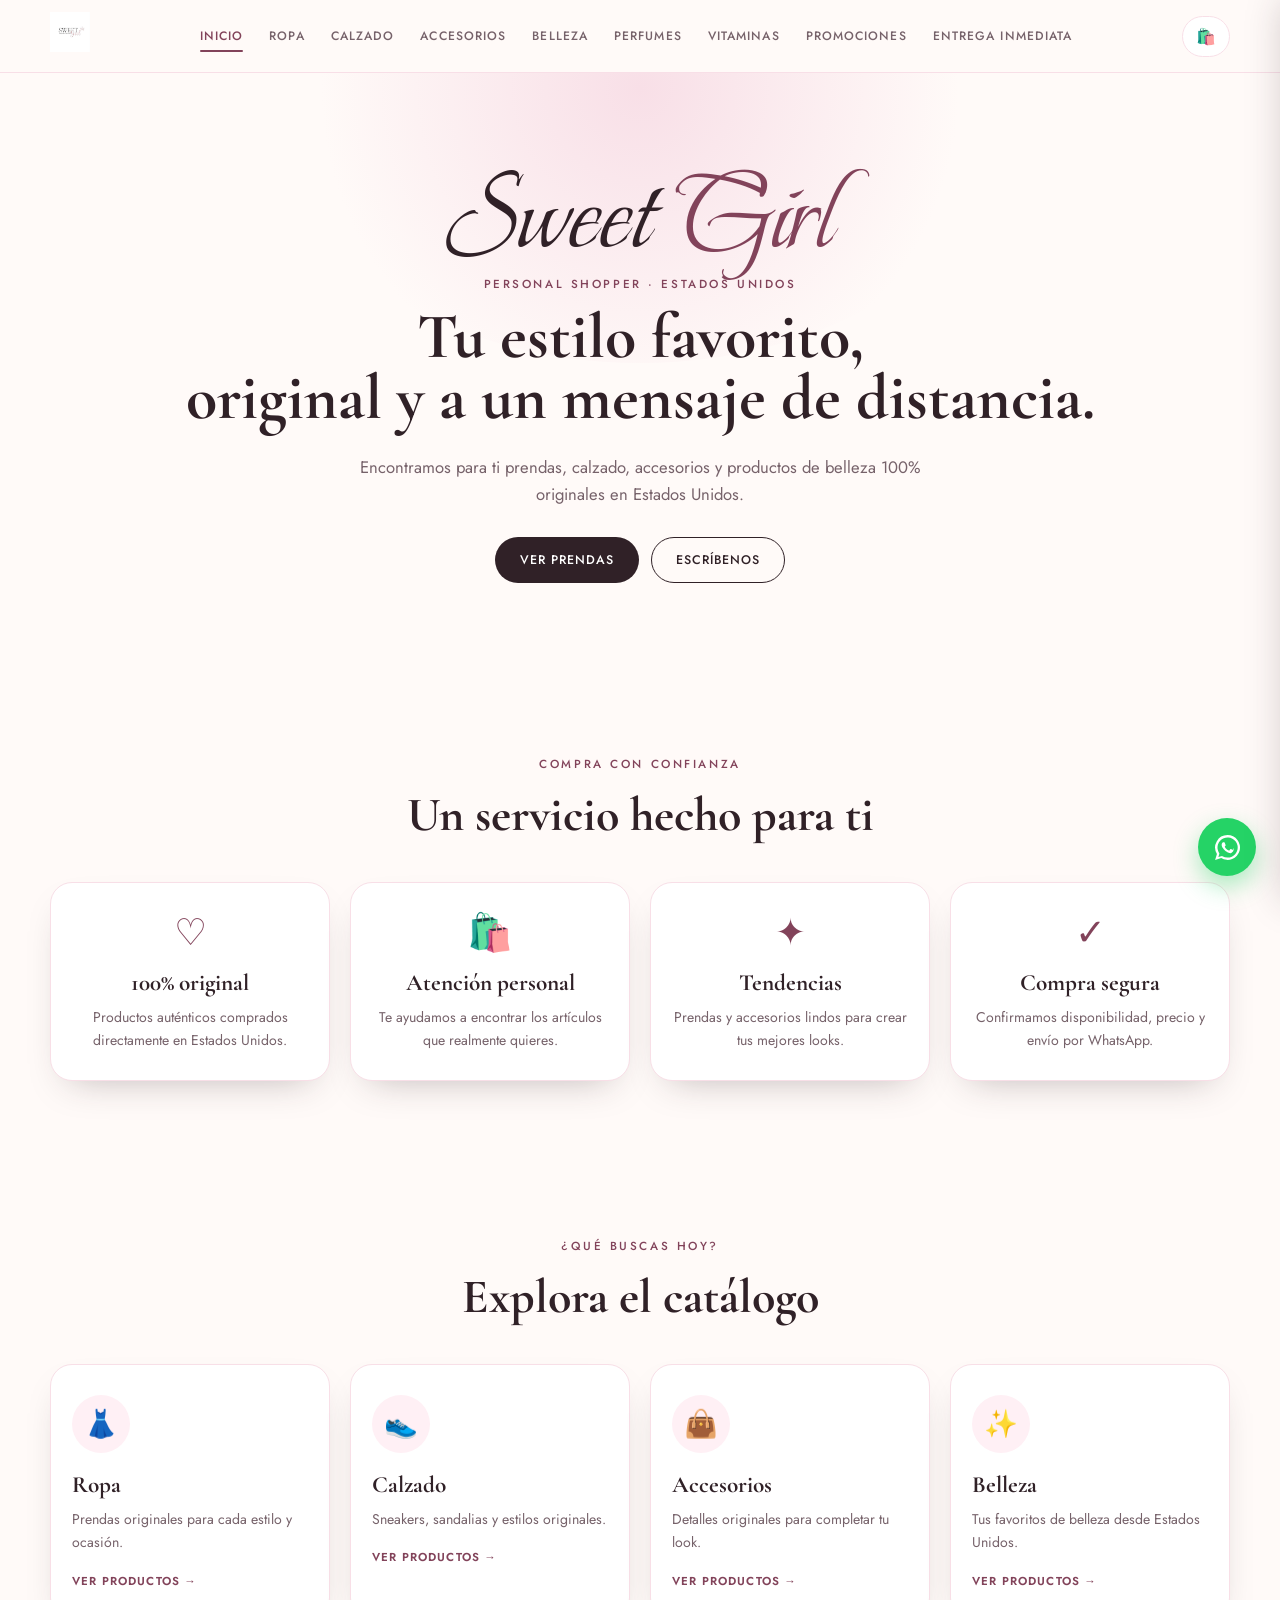
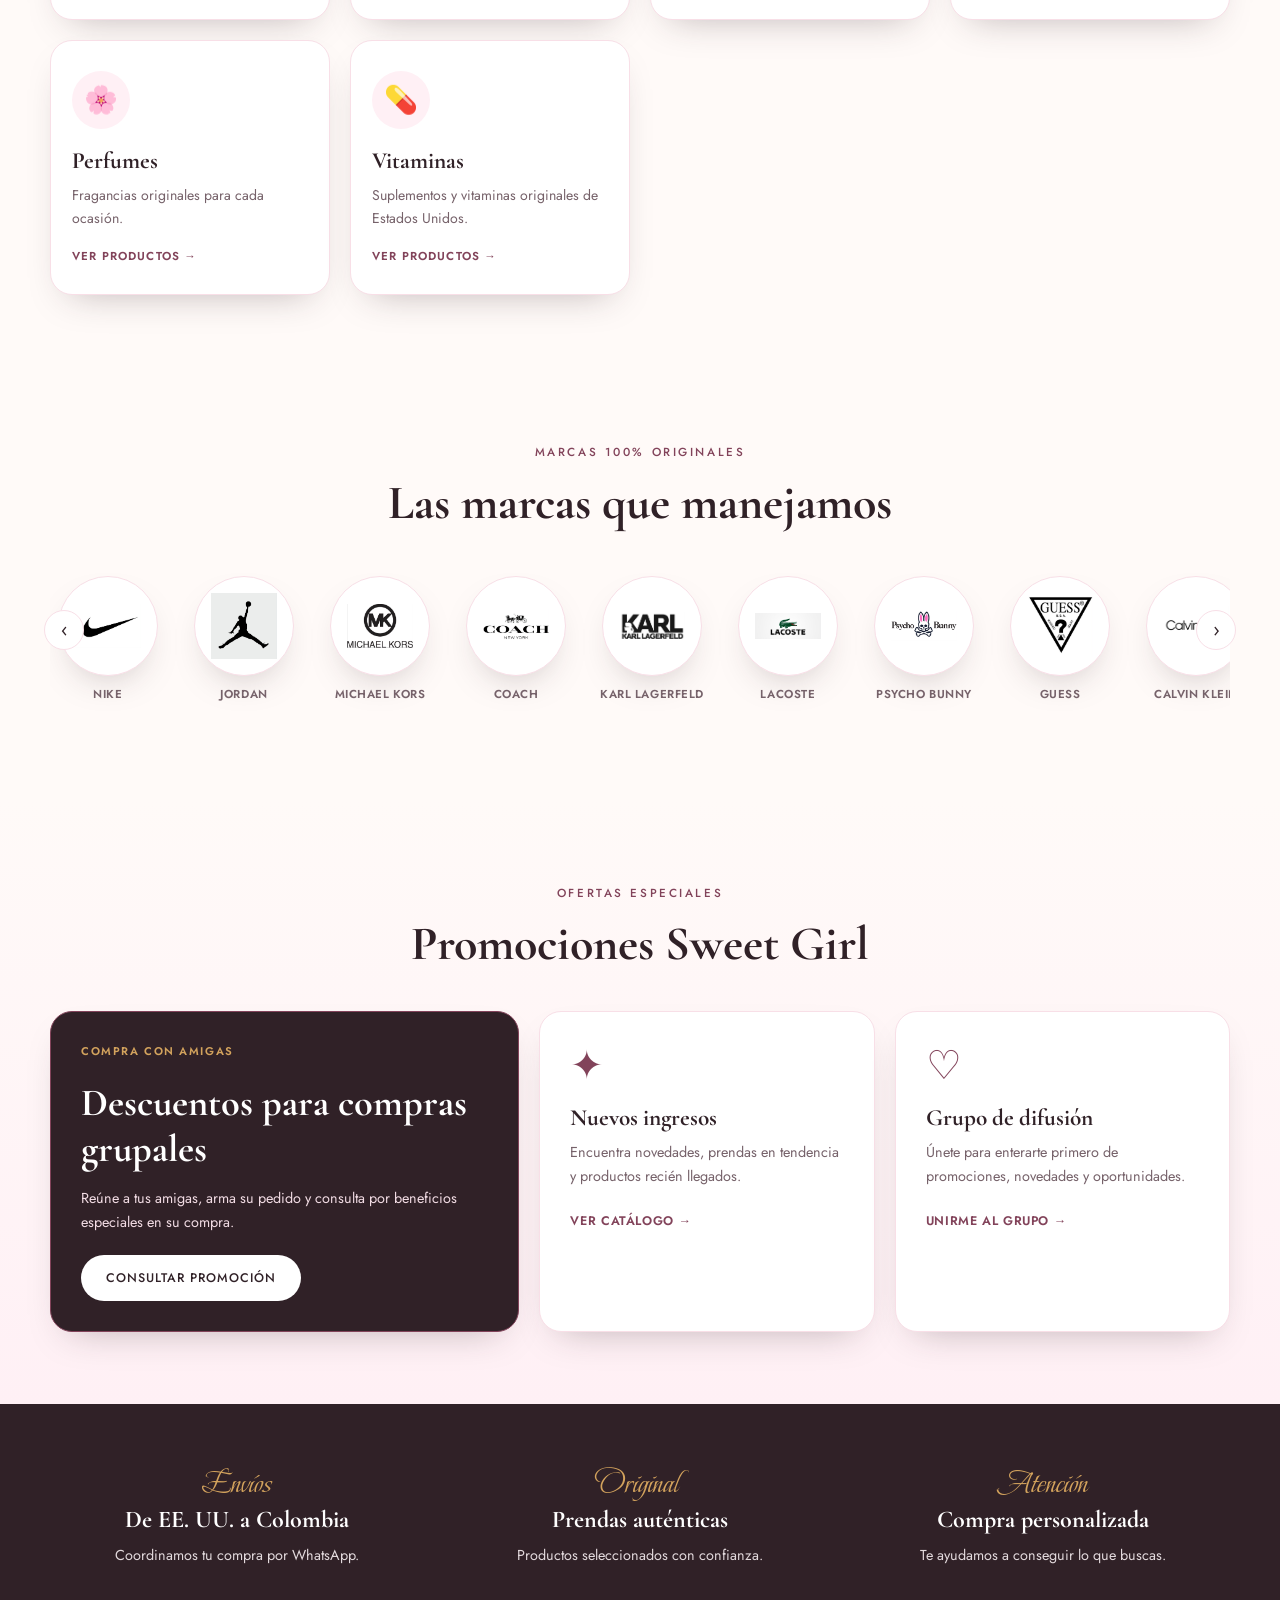
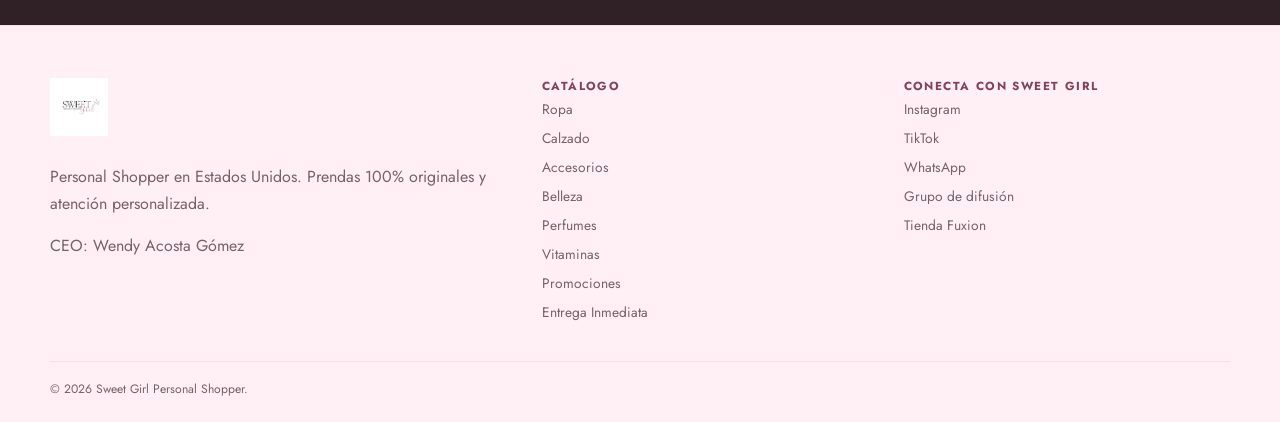
==== index.html @ cb09e189 "cambios" ====
<!doctype html>
<html lang="es">
  <head>
    <meta charset="UTF-8" />
    <meta name="viewport" content="width=device-width, initial-scale=1.0" />
    <title>Sweet Girl | Personal Shopper</title>
    <meta
      name="description"
      content="Prendas 100% originales desde Estados Unidos para Colombia."
    />
    <meta property="og:type" content="website" />
    <meta property="og:title" content="Sweet Girl | Personal Shopper" />
    <meta
      property="og:description"
      content="Prendas 100% originales desde Estados Unidos para Colombia."
    />
    <meta property="og:image" content="multimedia/logo.jpg" />
    <meta name="twitter:card" content="summary_large_image" />
    <meta name="twitter:title" content="Sweet Girl | Personal Shopper" />
    <meta
      name="twitter:description"
      content="Prendas 100% originales desde Estados Unidos para Colombia."
    />
    <link rel="stylesheet" href="styles.css" />
  </head>

  <body>
    <header class="site-header">
      <div class="nav-wrap">
        <a class="brand" href="index.html">
          <img src="multimedia/logo.jpg" alt="Sweet Girl" class="brand-logo" />
        </a>

        <button class="menu-toggle" id="menuToggle" aria-label="Abrir menú">
          <span></span>
        </button>

        <nav class="main-nav">
          <a class="active" href="index.html">Inicio</a>
          <a href="ropa.html">Ropa</a>
          <a href="calzado.html">Calzado</a>
          <a href="accesorios.html">Accesorios</a>
          <a href="belleza.html">Belleza</a>
          <a href="perfumes.html">Perfumes</a>
          <a href="vitaminas.html">Vitaminas</a>
          <a href="promociones.html">Promociones</a>
          <a href="entrega-inmediata.html">Entrega Inmediata</a>
        </nav>

        <button class="icon-btn" data-cart-toggle aria-label="Ver carrito">
          🛍️ <span class="cart-count">0</span>
        </button>
      </div>
    </header>

    <main>
      <section class="hero">
        <div class="container">
          <p class="sweet-mark">Sweet <span>Girl</span></p>
          <p class="tagline">Personal Shopper · Estados Unidos</p>

          <h1>
            Tu estilo favorito,<br />original y a un mensaje de distancia.
          </h1>

          <p class="lead">
            Encontramos para ti prendas, calzado, accesorios y productos de
            belleza 100% originales en Estados Unidos.
          </p>

          <div class="hero-actions">
            <a class="btn btn-primary" href="ropa.html">Ver prendas</a>
            <a
              class="btn btn-outline"
              href="https://api.whatsapp.com/send?phone=16465381517"
              target="_blank"
            >
              Escríbenos
            </a>
          </div>
        </div>
      </section>

      <section class="trust-section">
        <div class="container">
          <div class="section-head">
            <p class="eyebrow">Compra con confianza</p>
            <h2>Un servicio hecho para ti</h2>
          </div>

          <div class="trust-grid">
            <article class="trust-card">
              <span>♡</span>
              <h3>100% original</h3>
              <p>
                Productos auténticos comprados directamente en Estados Unidos.
              </p>
            </article>

            <article class="trust-card">
              <span>🛍️</span>
              <h3>Atención personal</h3>
              <p>
                Te ayudamos a encontrar los artículos que realmente quieres.
              </p>
            </article>

            <article class="trust-card">
              <span>✦</span>
              <h3>Tendencias</h3>
              <p>Prendas y accesorios lindos para crear tus mejores looks.</p>
            </article>

            <article class="trust-card">
              <span>✓</span>
              <h3>Compra segura</h3>
              <p>Confirmamos disponibilidad, precio y envío por WhatsApp.</p>
            </article>
          </div>
        </div>
      </section>

      <section class="categories">
        <div class="container">
          <div class="section-head">
            <p class="eyebrow">¿Qué buscas hoy?</p>
            <h2>Explora el catálogo</h2>
          </div>

          <div class="cat-grid">
            <a class="cat-card" href="ropa.html">
              <div class="cat-icon">👗</div>
              <h3>Ropa</h3>
              <p>Prendas originales para cada estilo y ocasión.</p>
              <span>Ver productos →</span>
            </a>

            <a class="cat-card" href="calzado.html">
              <div class="cat-icon">👟</div>
              <h3>Calzado</h3>
              <p>Sneakers, sandalias y estilos originales.</p>
              <span>Ver productos →</span>
            </a>

            <a class="cat-card" href="accesorios.html">
              <div class="cat-icon">👜</div>
              <h3>Accesorios</h3>
              <p>Detalles originales para completar tu look.</p>
              <span>Ver productos →</span>
            </a>

            <a class="cat-card" href="belleza.html">
              <div class="cat-icon">✨</div>
              <h3>Belleza</h3>
              <p>Tus favoritos de belleza desde Estados Unidos.</p>
              <span>Ver productos →</span>
            </a>

            <a class="cat-card" href="perfumes.html">
              <div class="cat-icon">🌸</div>
              <h3>Perfumes</h3>
              <p>Fragancias originales para cada ocasión.</p>
              <span>Ver productos →</span>
            </a>

            <a class="cat-card" href="vitaminas.html">
              <div class="cat-icon">💊</div>
              <h3>Vitaminas</h3>
              <p>Suplementos y vitaminas originales de Estados Unidos.</p>
              <span>Ver productos →</span>
            </a>
          </div>
        </div>
      </section>

      <section class="brands-section">
        <div class="container">
          <div class="section-head">
            <p class="eyebrow">Marcas 100% originales</p>
            <h2>Las marcas que manejamos</h2>
          </div>

          <div class="brands-carousel">
            <button
              type="button"
              class="brands-arrow prev"
              aria-label="Ver marcas anteriores"
              onclick="document.getElementById('brandsTrack').scrollBy({left:-260,behavior:'smooth'})"
            >
              ‹
            </button>

            <div class="brands-track" id="brandsTrack">
              <a
                class="brand-item"
                href="https://www.nike.com"
                target="_blank"
                rel="noopener noreferrer"
              >
                <div class="brand-avatar">
                  <img src="multimedia/logos_marcas/nike.jpg" alt="Nike" loading="lazy" />
                </div>
                <span class="brand-name">Nike</span>
              </a>

              <a
                class="brand-item"
                href="https://www.nike.com/jordan"
                target="_blank"
                rel="noopener noreferrer"
              >
                <div class="brand-avatar">
                  <img src="multimedia/logos_marcas/jordan.jpg" alt="Jordan" loading="lazy" />
                </div>
                <span class="brand-name">Jordan</span>
              </a>

              <a
                class="brand-item"
                href="https://www.michaelkors.com"
                target="_blank"
                rel="noopener noreferrer"
              >
                <div class="brand-avatar">
                  <img src="multimedia/logos_marcas/michael-kors.jpg" alt="Michael Kors" loading="lazy" />
                </div>
                <span class="brand-name">Michael Kors</span>
              </a>

              <a
                class="brand-item"
                href="https://www.coach.com"
                target="_blank"
                rel="noopener noreferrer"
              >
                <div class="brand-avatar">
                  <img src="multimedia/logos_marcas/coach.jpg" alt="Coach" loading="lazy" />
                </div>
                <span class="brand-name">Coach</span>
              </a>

              <a
                class="brand-item"
                href="https://www.karl.com"
                target="_blank"
                rel="noopener noreferrer"
              >
                <div class="brand-avatar">
                  <img src="multimedia/logos_marcas/karl-lagerfeld.jpg" alt="Karl Lagerfeld" loading="lazy" />
                </div>
                <span class="brand-name">Karl Lagerfeld</span>
              </a>

              <a
                class="brand-item"
                href="https://www.lacoste.com"
                target="_blank"
                rel="noopener noreferrer"
              >
                <div class="brand-avatar">
                  <img src="multimedia/logos_marcas/lacoste.jpg" alt="Lacoste" loading="lazy" />
                </div>
                <span class="brand-name">Lacoste</span>
              </a>

              <a
                class="brand-item"
                href="https://www.psychobunny.com"
                target="_blank"
                rel="noopener noreferrer"
              >
                <div class="brand-avatar">
                  <img src="multimedia/logos_marcas/psycho-bunny.jpg" alt="Psycho Bunny" loading="lazy" />
                </div>
                <span class="brand-name">Psycho Bunny</span>
              </a>

              <a
                class="brand-item"
                href="https://www.guess.com"
                target="_blank"
                rel="noopener noreferrer"
              >
                <div class="brand-avatar">
                  <img src="multimedia/logos_marcas/guess.jpg" alt="Guess" loading="lazy" />
                </div>
                <span class="brand-name">Guess</span>
              </a>

              <a
                class="brand-item"
                href="https://www.calvinklein.us"
                target="_blank"
                rel="noopener noreferrer"
              >
                <div class="brand-avatar">
                  <img src="multimedia/logos_marcas/calvin_klein.jpg" alt="Calvin Klein" loading="lazy" />
                </div>
                <span class="brand-name">Calvin Klein</span>
              </a>

              <a
                class="brand-item"
                href="https://www.armani.com/en-us/armani-exchange/"
                target="_blank"
                rel="noopener noreferrer"
              >
                <div class="brand-avatar">
                  <img src="multimedia/logos_marcas/armani-exchange.jpg" alt="Armani Exchange" loading="lazy" />
                </div>
                <span class="brand-name">Armani Exchange</span>
              </a>

              <a
                class="brand-item"
                href="https://www.hugoboss.com/us/boss/"
                target="_blank"
                rel="noopener noreferrer"
              >
                <div class="brand-avatar">
                  <img src="multimedia/logos_marcas/boss.jpg" alt="Boss" loading="lazy" />
                </div>
                <span class="brand-name">Boss</span>
              </a>

              <a
                class="brand-item"
                href="https://www.hugoboss.com/us/hugo/"
                target="_blank"
                rel="noopener noreferrer"
              >
                <div class="brand-avatar">
                  <img src="multimedia/logos_marcas/hugo.jpg" alt="Hugo" loading="lazy" />
                </div>
                <span class="brand-name">Hugo</span>
              </a>

              <a
                class="brand-item"
                href="https://www.technomarine.com"
                target="_blank"
                rel="noopener noreferrer"
              >
                <div class="brand-avatar">
                  <img src="multimedia/logos_marcas/techno-marine.jpg" alt="TechnoMarine" loading="lazy" />
                </div>
                <span class="brand-name">TechnoMarine</span>
              </a>

              <a
                class="brand-item"
                href="https://www.victoriassecret.com"
                target="_blank"
                rel="noopener noreferrer"
              >
                <div class="brand-avatar">
                  <img src="multimedia/logos_marcas/victoria's-secret.jpg" alt="Victoria's Secret" loading="lazy" />
                </div>
                <span class="brand-name">Victoria's Secret</span>
              </a>

              <a
                class="brand-item"
                href="https://www.victoriassecret.com/us/pink"
                target="_blank"
                rel="noopener noreferrer"
              >
                <div class="brand-avatar">
                  <img src="multimedia/logos_marcas/pink.jpg" alt="Pink" loading="lazy" />
                </div>
                <span class="brand-name">Pink</span>
              </a>

              <a
                class="brand-item"
                href="https://www.sephora.com"
                target="_blank"
                rel="noopener noreferrer"
              >
                <div class="brand-avatar">
                  <img src="multimedia/logos_marcas/sephora.jpg" alt="Sephora" loading="lazy" />
                </div>
                <span class="brand-name">Sephora</span>
              </a>

              <a
                class="brand-item"
                href="https://www.eosproducts.com"
                target="_blank"
                rel="noopener noreferrer"
              >
                <div class="brand-avatar">
                  <img src="multimedia/logos_marcas/eos.jpg" alt="eos" loading="lazy" />
                </div>
                <span class="brand-name">eos</span>
              </a>

              <a
                class="brand-item"
                href="https://medicube.us"
                target="_blank"
                rel="noopener noreferrer"
              >
                <div class="brand-avatar">
                  <img src="multimedia/logos_marcas/medicube.jpg" alt="Medicube" loading="lazy" />
                </div>
                <span class="brand-name">Medicube</span>
              </a>
            </div>

            <button
              type="button"
              class="brands-arrow next"
              aria-label="Ver más marcas"
              onclick="document.getElementById('brandsTrack').scrollBy({left:260,behavior:'smooth'})"
            >
              ›
            </button>
          </div>
        </div>
      </section>

      <section class="promotions">
        <div class="container">
          <div class="section-head">
            <p class="eyebrow">Ofertas especiales</p>
            <h2>Promociones Sweet Girl</h2>
          </div>

          <div class="promo-grid">
            <article class="promo-card promo-main">
              <p class="promo-label">Compra con amigas</p>
              <h3>Descuentos para compras grupales</h3>
              <p>
                Reúne a tus amigas, arma su pedido y consulta por beneficios
                especiales en su compra.
              </p>
              <a
                class="btn btn-primary"
                href="https://api.whatsapp.com/send?phone=16465381517&text=Hola%20Sweet%20Girl%2C%20quiero%20consultar%20por%20las%20promociones%20para%20compras%20grupales."
                target="_blank"
              >
                Consultar promoción
              </a>
            </article>

            <article class="promo-card">
              <span class="promo-icon">✦</span>
              <h3>Nuevos ingresos</h3>
              <p>
                Encuentra novedades, prendas en tendencia y productos recién
                llegados.
              </p>
              <a href="ropa.html">Ver catálogo →</a>
            </article>

            <article class="promo-card">
              <span class="promo-icon">♡</span>
              <h3>Grupo de difusión</h3>
              <p>
                Únete para enterarte primero de promociones, novedades y
                oportunidades.
              </p>
              <a
                href="https://chat.whatsapp.com/DDuREfy2GuFCr1NuCn5FSW?mode=gi_t"
                target="_blank"
              >
                Unirme al grupo →
              </a>
            </article>
          </div>
        </div>
      </section>

      <section class="info-strip">
        <div class="container info-grid">
          <article class="info-item">
            <span>Envíos</span>
            <h3>De EE. UU. a Colombia</h3>
            <p>Coordinamos tu compra por WhatsApp.</p>
          </article>

          <article class="info-item">
            <span>Original</span>
            <h3>Prendas auténticas</h3>
            <p>Productos seleccionados con confianza.</p>
          </article>

          <article class="info-item">
            <span>Atención</span>
            <h3>Compra personalizada</h3>
            <p>Te ayudamos a conseguir lo que buscas.</p>
          </article>
        </div>
      </section>
    </main>

    <footer class="site-footer">
      <div class="container footer-grid">
        <section>
          <img
            src="multimedia/logo.jpg"
            alt="Sweet Girl"
            class="brand-logo footer-brand-logo"
          />
          <p>
            Personal Shopper en Estados Unidos. Prendas 100% originales y
            atención personalizada.
          </p>
          <p>CEO: Wendy Acosta Gómez</p>
        </section>

        <section>
          <h4>Catálogo</h4>
          <a href="ropa.html">Ropa</a>
          <a href="calzado.html">Calzado</a>
          <a href="accesorios.html">Accesorios</a>
          <a href="belleza.html">Belleza</a>
          <a href="perfumes.html">Perfumes</a>
          <a href="vitaminas.html">Vitaminas</a>
          <a href="promociones.html">Promociones</a>
          <a href="entrega-inmediata.html">Entrega Inmediata</a>
        </section>

        <section>
          <h4>Conecta con Sweet Girl</h4>
          <a
            href="https://www.instagram.com/sg_personalshopper1"
            target="_blank"
            >Instagram</a
          >
          <a href="https://www.tiktok.com/@sgb_1112" target="_blank">TikTok</a>
          <a
            href="https://api.whatsapp.com/send?phone=16465381517"
            target="_blank"
            >WhatsApp</a
          >
          <a
            href="https://chat.whatsapp.com/DDuREfy2GuFCr1NuCn5FSW?mode=gi_t"
            target="_blank"
            >Grupo de difusión</a
          >
          <a href="http://ifuxion.com/Wendyacostagomez11" target="_blank"
            >Tienda Fuxion</a
          >
        </section>
      </div>

      <div class="container footer-bottom">
        © 2026 Sweet Girl Personal Shopper.
      </div>
    </footer>

    <script src="products.js"></script>
    <script src="cart.js"></script>
  </body>
</html>
---- styles.css ----
@import url("https://fonts.googleapis.com/css2?family=Beau+Rivage&family=Cormorant+Garamond:wght@500;600&family=Jost:wght@300;400;500;600&display=swap");

:root {
  --cream: #fffaf8;
  --blush: #f8dfe7;
  --blush-soft: #fff0f5;
  --rose: #df98ad;
  --mauve-dark: #82435a;
  --ink: #302127;
  --ink-soft: #76626a;
  --gold: #d3a35d;
  --white: #fff;
  --display: "Cormorant Garamond", serif;
  --script: "Beau Rivage", cursive;
  --body: "Jost", sans-serif;
  --radius: 22px;
  --shadow: 0 16px 38px -20px rgba(48, 33, 39, 0.35);
}

* {
  box-sizing: border-box;
}
html {
  scroll-behavior: smooth;
}
body {
  margin: 0;
  background: var(--cream);
  color: var(--ink);
  font-family: var(--body);
}
a {
  color: inherit;
  text-decoration: none;
}
button,
input,
select {
  font: inherit;
}
button {
  cursor: pointer;
}
p {
  color: var(--ink-soft);
  line-height: 1.65;
}
h1,
h2,
h3,
h4 {
  margin: 0 0 0.4em;
  font-family: var(--display);
}
.container {
  width: min(1180px, calc(100% - 48px));
  margin: auto;
}

.site-header {
  position: sticky;
  top: 0;
  z-index: 40;
  border-bottom: 1px solid var(--blush);
  background: rgba(255, 250, 248, 0.92);
  backdrop-filter: blur(12px);
}

.nav-wrap {
  display: flex;
  align-items: center;
  justify-content: space-between;
  gap: 20px;
  width: min(1180px, calc(100% - 48px));
  min-height: 72px;
  margin: auto;
}

.brand {
  flex-shrink: 0;
  color: var(--ink);
  font-family: var(--script);
  font-size: 2.15rem;
  line-height: 1;
}

.brand-logo {
  height: 40px;
  width: auto;
}
.footer-brand-logo {
  height: 58px;
  margin-bottom: 6px;
}
.cart-empty-logo {
  height: 70px;
  width: auto;
  margin: 0 auto 12px;
}

.brand span,
.sweet-mark span {
  color: var(--mauve-dark);
}

.brand span,
.sweet-mark span {
  color: var(--mauve-dark);
}

.main-nav {
  display: flex;
  align-items: center;
  gap: 26px;
}

.main-nav a {
  position: relative;
  padding: 8px 0;
  color: var(--ink-soft);
  font-size: 0.76rem;
  font-weight: 500;
  letter-spacing: 0.09em;
  text-transform: uppercase;
}

.main-nav a:hover,
.main-nav a.active {
  color: var(--mauve-dark);
}

.main-nav a.active::after {
  position: absolute;
  right: 0;
  bottom: 1px;
  left: 0;
  height: 2px;
  border-radius: 4px;
  background: var(--mauve-dark);
  content: "";
}

.icon-btn {
  position: relative;
  border: 1px solid var(--blush);
  border-radius: 999px;
  background: var(--white);
  padding: 8px 13px;
  color: var(--ink);
}

.cart-count {
  display: none;
  align-items: center;
  justify-content: center;
  position: absolute;
  top: -8px;
  right: -8px;
  width: 20px;
  height: 20px;
  border-radius: 50%;
  background: var(--mauve-dark);
  color: white;
  font-size: 0.68rem;
}

.menu-toggle {
  display: none;
  width: 42px;
  height: 42px;
  border: 0;
  background: transparent;
}

.menu-toggle span,
.menu-toggle span::before,
.menu-toggle span::after {
  display: block;
  position: relative;
  width: 22px;
  height: 2px;
  margin: auto;
  background: var(--ink);
  content: "";
}

.menu-toggle span::before {
  position: absolute;
  top: -7px;
}
.menu-toggle span::after {
  position: absolute;
  top: 7px;
}

.btn {
  display: inline-flex;
  align-items: center;
  justify-content: center;
  min-height: 46px;
  border: 1px solid transparent;
  border-radius: 999px;
  padding: 11px 24px;
  font-size: 0.78rem;
  font-weight: 500;
  letter-spacing: 0.08em;
  text-transform: uppercase;
  transition: 0.2s ease;
}

.btn-primary {
  background: var(--ink);
  color: white;
}
.btn-primary:hover {
  background: var(--mauve-dark);
  transform: translateY(-2px);
}
.btn-outline {
  border-color: var(--ink);
  background: transparent;
  color: var(--ink);
}
.btn-outline:hover {
  background: var(--ink);
  color: white;
}
.btn-wa {
  border: 0;
  background: #25d366;
  color: #083b1b;
}
.btn-block {
  width: 100%;
}

.hero {
  position: relative;
  overflow: hidden;
  padding: 100px 0 88px;
  text-align: center;
}

.hero::before {
  position: absolute;
  top: -260px;
  left: 50%;
  width: 760px;
  height: 550px;
  border-radius: 50%;
  background: radial-gradient(circle, var(--blush), transparent 68%);
  content: "";
  transform: translateX(-50%);
  z-index: -1;
}

.sweet-mark {
  margin: 0 0 12px;
  color: var(--ink);
  font-family: var(--script);
  font-size: clamp(4.2rem, 10vw, 7rem);
  line-height: 0.8;
}

.tagline,
.eyebrow {
  color: var(--mauve-dark);
  font-size: 0.73rem;
  font-weight: 500;
  letter-spacing: 0.22em;
  text-transform: uppercase;
}

.hero h1 {
  font-size: clamp(2.5rem, 5vw, 4rem);
  line-height: 0.96;
}
.lead {
  max-width: 590px;
  margin: 18px auto 28px;
  font-size: 1.04rem;
}
.hero-actions {
  display: flex;
  justify-content: center;
  gap: 12px;
  flex-wrap: wrap;
}

.trust-section,
.categories,
.promotions {
  padding: 72px 0;
}

.section-head {
  max-width: 600px;
  margin: 0 auto 38px;
  text-align: center;
}
.section-head h2 {
  font-size: clamp(2rem, 4vw, 3rem);
}

.trust-grid,
.cat-grid {
  display: grid;
  grid-template-columns: repeat(4, 1fr);
  gap: 20px;
}

.trust-card,
.cat-card,
.promo-card {
  border: 1px solid var(--blush);
  border-radius: var(--radius);
  background: var(--white);
  box-shadow: var(--shadow);
}

.trust-card {
  padding: 28px 20px;
  text-align: center;
}
.trust-card > span {
  display: block;
  margin-bottom: 13px;
  color: var(--mauve-dark);
  font-family: var(--display);
  font-size: 2.3rem;
}
.trust-card h3,
.cat-card h3,
.promo-card h3 {
  font-size: 1.45rem;
}
.trust-card p,
.cat-card p {
  margin: 0;
  font-size: 0.88rem;
}

.cat-card {
  padding: 30px 21px;
  transition:
    transform 0.2s,
    box-shadow 0.2s;
}
.cat-card:hover {
  box-shadow: 0 20px 35px -20px rgba(48, 33, 39, 0.48);
  transform: translateY(-6px);
}

.cat-icon {
  display: grid;
  width: 58px;
  height: 58px;
  place-items: center;
  margin-bottom: 18px;
  border-radius: 50%;
  background: var(--blush-soft);
  font-size: 1.7rem;
}

.cat-card > span {
  display: block;
  margin-top: 18px;
  color: var(--mauve-dark);
  font-size: 0.72rem;
  font-weight: 600;
  letter-spacing: 0.1em;
  text-transform: uppercase;
}

/* Promociones */

.promotions {
  background: linear-gradient(180deg, var(--cream), var(--blush-soft));
}

.promo-grid {
  display: grid;
  grid-template-columns: 1.4fr 1fr 1fr;
  gap: 20px;
}

.promo-card {
  padding: 30px;
}

.promo-card p {
  margin: 0 0 20px;
  font-size: 0.9rem;
}

.promo-card > a:not(.btn) {
  color: var(--mauve-dark);
  font-size: 0.78rem;
  font-weight: 600;
  letter-spacing: 0.05em;
  text-transform: uppercase;
}

.promo-main {
  border-color: var(--mauve-dark);
  background: var(--ink);
}

.promo-main h3 {
  color: white;
  font-size: clamp(1.8rem, 3vw, 2.4rem);
}
.promo-main p {
  color: #f2dce4;
}
.promo-main .btn {
  background: var(--white);
  color: var(--ink);
}
.promo-main .btn:hover {
  background: var(--blush);
}

.promo-label {
  color: var(--gold) !important;
  font-size: 0.7rem !important;
  font-weight: 600;
  letter-spacing: 0.14em;
  text-transform: uppercase;
}

.promo-icon {
  display: block;
  margin-bottom: 14px;
  color: var(--mauve-dark);
  font-family: var(--display);
  font-size: 2.5rem;
}

.info-strip {
  background: var(--ink);
  padding: 58px 0;
}
.info-grid {
  display: grid;
  grid-template-columns: repeat(3, 1fr);
  gap: 28px;
}
.info-item {
  text-align: center;
}
.info-item > span {
  color: var(--gold);
  font-family: var(--script);
  font-size: 2rem;
}
.info-item h3 {
  color: white;
  font-size: 1.5rem;
}
.info-item p {
  margin: 0;
  color: #e3dadd;
  font-size: 0.9rem;
}

.page-hero {
  padding: 72px 0 24px;
  text-align: center;
}
.page-hero h1 {
  font-size: clamp(2.5rem, 5vw, 3.8rem);
}
.page-hero p:not(.eyebrow) {
  max-width: 560px;
  margin: 8px auto 0;
}
.product-section {
  min-height: 420px;
  padding: 28px 0 90px;
}

.search-sort-row {
  display: flex;
  gap: 12px;
  max-width: 650px;
  margin: 0 auto 30px;
}

.search-sort-row input,
.search-sort-row select {
  min-height: 46px;
  border: 1px solid var(--blush);
  border-radius: 999px;
  outline: none;
  background: var(--white);
  color: var(--ink);
}

.search-sort-row input {
  flex: 1;
  padding: 0 18px;
}
.search-sort-row select {
  padding: 0 16px;
}
.search-sort-row input:focus,
.search-sort-row select:focus {
  border-color: var(--mauve-dark);
}
.search-sort-row #refreshBtn {
  flex-shrink: 0;
  min-height: 46px;
  padding: 0 20px;
}
.search-sort-row #refreshBtn:disabled {
  opacity: 0.6;
  cursor: not-allowed;
}

.product-count {
  max-width: 650px;
  margin: -14px auto 20px;
  color: var(--ink-soft);
  font-size: 0.78rem;
  letter-spacing: 0.04em;
  text-align: center;
}

.product-grid {
  display: grid;
  grid-template-columns: repeat(3, 1fr);
  gap: 24px;
}

.product-card {
  overflow: hidden;
  border: 1px solid var(--blush);
  border-radius: var(--radius);
  background: var(--white);
  box-shadow: var(--shadow);
}

.product-media {
  position: relative;
  display: grid;
  aspect-ratio: 1 / 1;
  place-items: center;
  overflow: hidden;
  background: var(--blush-soft);
}

.product-media img {
  width: 100%;
  height: 100%;
  object-fit: cover;
}
.product-media .initial {
  color: var(--mauve-dark);
  font-family: var(--script);
  font-size: 4rem;
}

.stock-badge {
  position: absolute;
  top: 12px;
  right: 12px;
  border-radius: 999px;
  background: var(--ink);
  padding: 5px 10px;
  color: white;
  font-size: 0.62rem;
  letter-spacing: 0.08em;
  text-transform: uppercase;
}

.product-body {
  padding: 19px;
}
.product-body h3 {
  font-size: 1.5rem;
}
.product-body .desc {
  min-height: 46px;
  margin: 0 0 16px;
  font-size: 0.87rem;
}
.product-foot {
  display: flex;
  align-items: center;
  justify-content: space-between;
  gap: 8px;
}
.price {
  font-family: var(--display);
  font-size: 1.5rem;
  font-weight: 600;
}

.add-btn {
  border: 1px solid var(--ink);
  border-radius: 999px;
  background: transparent;
  padding: 9px 13px;
  color: var(--ink);
  font-size: 0.69rem;
  font-weight: 600;
  letter-spacing: 0.07em;
  text-transform: uppercase;
}

.add-btn:hover,
.add-btn.added {
  border-color: var(--mauve-dark);
  background: var(--mauve-dark);
  color: white;
}
.add-btn:disabled {
  opacity: 0.45;
  cursor: not-allowed;
}

.size-select {
  width: 100%;
  margin: 0 0 12px;
  border: 1px solid var(--blush);
  border-radius: 8px;
  background: white;
  padding: 9px;
  color: var(--ink);
}

.empty-message {
  grid-column: 1 / -1;
  padding: 60px 0;
  text-align: center;
}
.empty-message .btn {
  margin-top: 18px;
}

.skeleton-card {
  pointer-events: none;
}
.skeleton-block,
.skeleton-line {
  background: linear-gradient(
    90deg,
    var(--blush-soft) 25%,
    var(--blush) 37%,
    var(--blush-soft) 63%
  );
  background-size: 400% 100%;
  animation: skeleton-pulse 1.4s ease infinite;
}
.skeleton-line {
  height: 14px;
  border-radius: 999px;
}
.skeleton-line-title {
  width: 70%;
  height: 20px;
  margin-bottom: 12px;
}
.skeleton-line-text {
  width: 90%;
}
@keyframes skeleton-pulse {
  0% {
    background-position: 100% 50%;
  }
  100% {
    background-position: 0 50%;
  }
}
@media (prefers-reduced-motion: reduce) {
  .skeleton-block,
  .skeleton-line {
    animation: none;
  }
}

.price-wrap {
  display: flex;
  flex-direction: column;
  line-height: 1.2;
}
.price-original {
  color: var(--ink-soft);
  font-size: 0.85rem;
  text-decoration: line-through;
}

.cart-overlay {
  position: fixed;
  inset: 0;
  z-index: 60;
  background: rgba(48, 33, 39, 0.45);
  opacity: 0;
  pointer-events: none;
  transition: opacity 0.25s;
}

.cart-overlay.open {
  opacity: 1;
  pointer-events: auto;
}

.cart-drawer {
  position: fixed;
  top: 0;
  right: 0;
  z-index: 61;
  display: flex;
  flex-direction: column;
  width: min(410px, 92vw);
  height: 100dvh;
  background: var(--cream);
  box-shadow: -18px 0 36px rgba(48, 33, 39, 0.22);
  transform: translateX(105%);
  transition: transform 0.28s;
}

.cart-drawer.open {
  transform: translateX(0);
}
.cart-head,
.cart-total-row {
  display: flex;
  align-items: center;
  justify-content: space-between;
}
.cart-head {
  padding: 22px;
  border-bottom: 1px solid var(--blush);
}
.cart-head h3 {
  margin: 0;
  font-size: 1.8rem;
}
.cart-close {
  border: 0;
  background: transparent;
  font-size: 1.8rem;
}
.cart-items {
  flex: 1;
  overflow-y: auto;
  padding: 8px 22px;
}
.cart-empty {
  padding: 60px 10px;
  text-align: center;
}
.cart-line {
  display: flex;
  gap: 12px;
  padding: 15px 0;
  border-bottom: 1px solid var(--blush);
}

.line-media {
  display: grid;
  flex: 0 0 58px;
  width: 58px;
  height: 58px;
  place-items: center;
  overflow: hidden;
  border-radius: 12px;
  background: var(--blush-soft);
  color: var(--mauve-dark);
  font-family: var(--script);
  font-size: 1.6rem;
}

.line-media img {
  width: 100%;
  height: 100%;
  object-fit: cover;
}
.line-info {
  flex: 1;
}
.line-info h5 {
  margin: 0;
  font-family: var(--display);
  font-size: 1.1rem;
}
.line-qty {
  display: flex;
  align-items: center;
  gap: 9px;
  margin-top: 7px;
}
.qty-btn {
  width: 24px;
  height: 24px;
  border: 1px solid var(--rose);
  border-radius: 50%;
  background: white;
}
.line-remove {
  margin-top: 6px;
  border: 0;
  background: transparent;
  padding: 0;
  color: var(--ink-soft);
  font-size: 0.72rem;
  text-decoration: underline;
}

.cart-foot {
  padding: 20px 22px 25px;
  border-top: 1px solid var(--blush);
}
.cart-total-row {
  margin-bottom: 14px;
  font-family: var(--display);
  font-size: 1.35rem;
  font-weight: 600;
}
.cart-note {
  margin: 11px 0 0;
  text-align: center;
  font-size: 0.73rem;
}

.cart-clear-btn {
  display: inline-flex;
  width: 100%;
  align-items: center;
  justify-content: center;
  margin-top: 10px;
  border: 0;
  background: transparent;
  padding: 4px;
  color: var(--ink-soft);
  font-size: 0.76rem;
  letter-spacing: 0.04em;
  text-decoration: underline;
  text-underline-offset: 3px;
}
.cart-clear-btn:hover {
  color: var(--mauve-dark);
}

.shipping-note {
  margin: 0 0 14px;
  border-radius: 14px;
  background: var(--blush-soft);
  padding: 10px 14px;
  color: var(--ink-soft);
  font-size: 0.74rem;
  line-height: 1.5;
  text-align: center;
}

/* Precio por línea con precio unitario opcional */
.line-price {
  display: flex;
  flex-direction: column;
  align-items: flex-end;
  gap: 2px;
  font-family: var(--display);
  font-weight: 600;
}
.line-price strong {
  font-size: 1.1rem;
}
.line-unit-price {
  color: var(--ink-soft);
  font-family: var(--body);
  font-size: 0.72rem;
  font-weight: 400;
}

/* Productos relacionados dentro del carrito */
.cart-related {
  padding: 0 22px;
}
.cart-related:empty {
  padding: 0;
}
.cart-related-title {
  margin: 6px 0 12px;
  color: var(--ink-soft);
  font-size: 0.74rem;
  font-weight: 600;
  letter-spacing: 0.06em;
  text-transform: uppercase;
}
.cart-related-grid {
  display: grid;
  grid-template-columns: repeat(3, 1fr);
  gap: 10px;
  margin-bottom: 18px;
}
.cart-related-item {
  display: flex;
  flex-direction: column;
  gap: 6px;
  border: 1px solid var(--blush);
  border-radius: 14px;
  background: var(--white);
  padding: 8px;
  text-align: center;
  transition: border-color 0.2s;
}
.cart-related-item:hover {
  border-color: var(--rose);
}
.cart-related-media {
  display: grid;
  aspect-ratio: 1 / 1;
  place-items: center;
  overflow: hidden;
  border-radius: 10px;
  background: var(--blush-soft);
  color: var(--mauve-dark);
  font-family: var(--script);
  font-size: 1.4rem;
}
.cart-related-media img {
  width: 100%;
  height: 100%;
  object-fit: cover;
}
.cart-related-name {
  overflow: hidden;
  color: var(--ink);
  font-size: 0.7rem;
  text-overflow: ellipsis;
  white-space: nowrap;
}
.cart-related-price {
  color: var(--mauve-dark);
  font-size: 0.72rem;
  font-weight: 600;
}

/* Toast "Producto eliminado · Deshacer" */
.cart-toast {
  position: fixed;
  bottom: 24px;
  left: 50%;
  z-index: 70;
  display: flex;
  align-items: center;
  gap: 14px;
  transform: translate(-50%, 20px);
  opacity: 0;
  pointer-events: none;
  transition:
    transform 0.25s ease,
    opacity 0.25s ease;
  border-radius: 999px;
  background: var(--ink);
  box-shadow: var(--shadow);
  padding: 12px 20px;
  color: white;
  font-size: 0.82rem;
}
.cart-toast.show {
  transform: translate(-50%, 0);
  opacity: 1;
  pointer-events: auto;
}
.cart-toast button {
  border: 0;
  background: transparent;
  padding: 0;
  color: var(--gold);
  font-weight: 600;
  text-decoration: underline;
  text-underline-offset: 3px;
}

/* Modal de confirmación (reemplaza window.confirm) */
.confirm-overlay {
  position: fixed;
  inset: 0;
  z-index: 80;
  display: grid;
  place-items: center;
  background: rgba(48, 33, 39, 0.5);
  padding: 20px;
}
.confirm-box {
  width: min(360px, 100%);
  border-radius: var(--radius);
  background: var(--cream);
  box-shadow: var(--shadow);
  padding: 26px 24px;
  text-align: center;
}
.confirm-box h4 {
  margin: 0 0 10px;
  font-size: 1.35rem;
}
.confirm-box p {
  margin: 0 0 22px;
  font-size: 0.88rem;
}
.confirm-actions {
  display: flex;
  gap: 10px;
}
.confirm-actions .btn {
  flex: 1;
  min-height: 44px;
  padding: 10px 12px;
  font-size: 0.72rem;
}

@media (max-width: 380px) {
  .cart-related-grid {
    grid-template-columns: repeat(2, 1fr);
  }
}

.fab-wa {
  position: fixed;
  right: 24px;
  bottom: 24px;
  z-index: 35;
  display: grid;
  width: 58px;
  height: 58px;
  place-items: center;
  border-radius: 50%;
  background: #25d366;
  box-shadow: 0 10px 24px rgba(37, 211, 102, 0.4);
  font-size: 1.75rem;
}

.fab-wa svg {
  width: 31px;
  height: 31px;
}

.site-footer {
  border-top: 1px solid var(--blush);
  background: var(--blush-soft);
  padding: 52px 0 24px;
}
.footer-grid {
  display: grid;
  grid-template-columns: 1.4fr 1fr 1fr;
  gap: 35px;
}
.footer-brand {
  margin: 0;
  font-size: 2.3rem;
}
.footer-grid h4 {
  color: var(--mauve-dark);
  font-family: var(--body);
  font-size: 0.73rem;
  letter-spacing: 0.12em;
  text-transform: uppercase;
}
.footer-grid a {
  display: block;
  margin: 0 0 9px;
  color: var(--ink-soft);
  font-size: 0.86rem;
}
.footer-grid a:hover {
  color: var(--mauve-dark);
}
.footer-bottom {
  margin-top: 30px;
  border-top: 1px solid var(--blush);
  padding-top: 18px;
  color: var(--ink-soft);
  font-size: 0.76rem;
}

@media (max-width: 900px) {
  .main-nav {
    position: fixed;
    top: 72px;
    right: 0;
    left: 0;
    display: none;
    flex-direction: column;
    align-items: stretch;
    gap: 0;
    border-bottom: 1px solid var(--blush);
    background: var(--cream);
  }

  .main-nav.open {
    display: flex;
  }
  .main-nav a {
    padding: 16px 28px;
    border-bottom: 1px solid var(--blush-soft);
  }
  .main-nav a.active::after {
    display: none;
  }
  .menu-toggle {
    display: block;
    margin-left: auto;
  }
  .trust-grid,
  .cat-grid,
  .product-grid {
    grid-template-columns: repeat(2, 1fr);
  }
  .promo-grid,
  .footer-grid,
  .info-grid {
    grid-template-columns: 1fr;
  }
}

@media (max-width: 560px) {
  .container,
  .nav-wrap {
    width: min(100% - 32px, 1180px);
  }
  .hero {
    padding: 78px 0 62px;
  }
  .trust-grid,
  .cat-grid,
  .product-grid {
    grid-template-columns: 1fr;
  }
  .search-sort-row,
  .product-foot {
    flex-direction: column;
  }
  .search-sort-row select,
  .search-sort-row #refreshBtn {
    min-height: 46px;
  }
}

/* ================================================
   Compartir producto + modal "ver en grande"
   ================================================ */

.sg-clickable-media {
  cursor: pointer;
}

.sg-share-btn {
  position: absolute;
  top: 10px;
  left: 10px;
  z-index: 3;
  display: grid;
  place-items: center;
  width: 34px;
  height: 34px;
  border: none;
  border-radius: 50%;
  background: rgba(255, 255, 255, 0.88);
  color: var(--ink);
  box-shadow: var(--shadow);
  transition:
    transform 0.18s ease,
    background 0.18s ease;
}
.sg-share-btn:hover {
  background: var(--white);
  transform: scale(1.08);
}
.sg-share-btn svg {
  width: 16px;
  height: 16px;
}

.sg-modal-overlay {
  position: fixed;
  inset: 0;
  z-index: 90;
  display: grid;
  place-items: center;
  background: rgba(48, 33, 39, 0.6);
  padding: 20px;
  opacity: 0;
  pointer-events: none;
  transition: opacity 0.22s ease;
}
.sg-modal-overlay.sg-modal-open {
  opacity: 1;
  pointer-events: auto;
}
body.sg-modal-locked {
  overflow: hidden;
}

.sg-modal {
  position: relative;
  width: min(880px, 100%);
  max-height: 88vh;
  overflow-y: auto;
  display: grid;
  grid-template-columns: 1fr;
  border-radius: var(--radius);
  background: var(--white);
  box-shadow: var(--shadow);
  transform: scale(0.96);
  transition: transform 0.22s ease;
}
.sg-modal-overlay.sg-modal-open .sg-modal {
  transform: scale(1);
}

@media (min-width: 720px) {
  .sg-modal {
    grid-template-columns: 1fr 1fr;
    max-height: 82vh;
  }
}

.sg-modal-close {
  position: absolute;
  top: 14px;
  right: 14px;
  z-index: 4;
  display: grid;
  place-items: center;
  width: 36px;
  height: 36px;
  border: none;
  border-radius: 50%;
  background: var(--white);
  box-shadow: var(--shadow);
  font-size: 1.1rem;
  line-height: 1;
  color: var(--ink);
}
.sg-modal-close:hover {
  background: var(--blush-soft);
}

.sg-modal-media {
  position: relative;
  display: grid;
  place-items: center;
  min-height: 280px;
  padding: 30px;
  background: var(--blush-soft);
}
.sg-modal-media img {
  max-width: 100%;
  max-height: 55vh;
  object-fit: contain;
  border-radius: 12px;
}
.sg-modal-media .sg-share-btn {
  top: 14px;
  left: 14px;
}

.sg-modal-body {
  padding: 30px 28px;
  display: flex;
  flex-direction: column;
  gap: 4px;
}
.sg-modal-body h3 {
  font-size: 1.7rem;
}
.sg-modal-body .desc {
  min-height: 0;
}
.sg-modal-body .product-foot {
  margin-top: 12px;
}

.sg-toast {
  position: fixed;
  left: 50%;
  bottom: 24px;
  z-index: 95;
  transform: translate(-50%, 16px);
  border-radius: 999px;
  background: var(--ink);
  box-shadow: var(--shadow);
  padding: 12px 20px;
  color: white;
  font-size: 0.82rem;
  opacity: 0;
  pointer-events: none;
  transition:
    transform 0.22s ease,
    opacity 0.22s ease;
}
.sg-toast.sg-toast-show {
  transform: translate(-50%, 0);
  opacity: 1;
}

@media (max-width: 560px) {
  .sg-modal-media {
    padding: 20px;
    min-height: 220px;
  }
  .sg-modal-body {
    padding: 22px 20px;
  }
}

/* ================================================
   Marcas 100% originales (carrusel horizontal)
   ================================================ */

.brands-section {
  padding: 64px 0 72px;
}

.brands-carousel {
  position: relative;
}

.brands-track {
  display: flex;
  gap: 28px;
  overflow-x: auto;
  scroll-behavior: smooth;
  padding: 6px 4px 10px;
  scrollbar-width: none;
}
.brands-track::-webkit-scrollbar {
  display: none;
}

.brand-item {
  display: block;
  flex: 0 0 auto;
  width: 108px;
  text-align: center;
  color: inherit;
  text-decoration: none;
  transition: transform 0.15s ease;
}
.brand-item:hover {
  transform: translateY(-3px);
}
.brand-item:hover .brand-avatar {
  border-color: var(--mauve-dark);
}
.brand-item:hover .brand-name {
  color: var(--mauve-dark);
}

.brand-avatar {
  display: grid;
  place-items: center;
  width: 100px;
  height: 100px;
  margin: 0 auto 10px;
  overflow: hidden;
  border: 1px solid var(--blush);
  border-radius: 50%;
  background: var(--white);
  box-shadow: var(--shadow);
}

.brand-avatar img {
  width: 68%;
  height: 68%;
  object-fit: contain;
}

.brand-name {
  display: block;
  color: var(--ink-soft);
  font-size: 0.72rem;
  font-weight: 600;
  letter-spacing: 0.05em;
  text-transform: uppercase;
}

.brands-arrow {
  position: absolute;
  top: 40px;
  z-index: 2;
  display: grid;
  place-items: center;
  width: 40px;
  height: 40px;
  border: 1px solid var(--blush);
  border-radius: 50%;
  background: var(--white);
  box-shadow: var(--shadow);
  color: var(--ink);
  font-size: 1.2rem;
  line-height: 1;
}
.brands-arrow:hover {
  background: var(--blush-soft);
}
.brands-arrow.prev {
  left: -6px;
}
.brands-arrow.next {
  right: -6px;
}

@media (max-width: 720px) {
  .brands-arrow {
    display: none;
  }
  .brands-track {
    padding: 6px 4px 10px;
  }
}
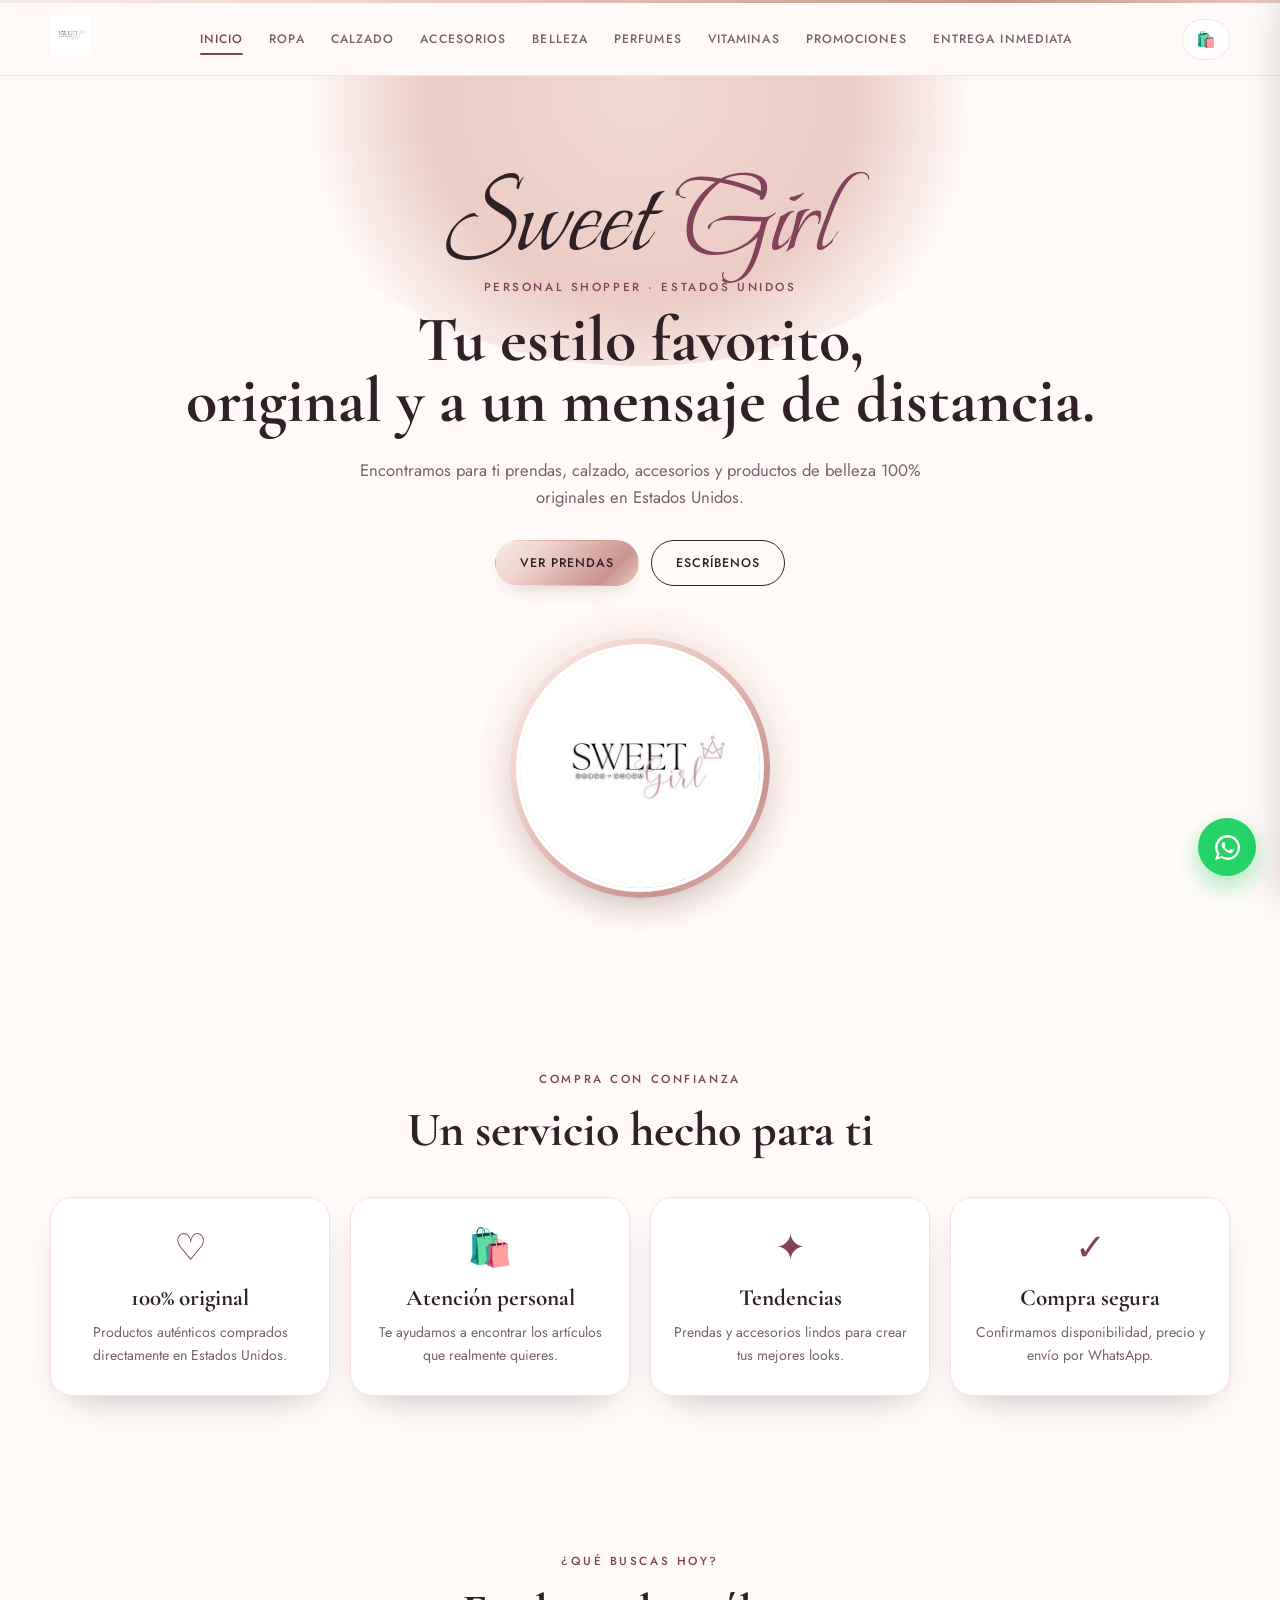
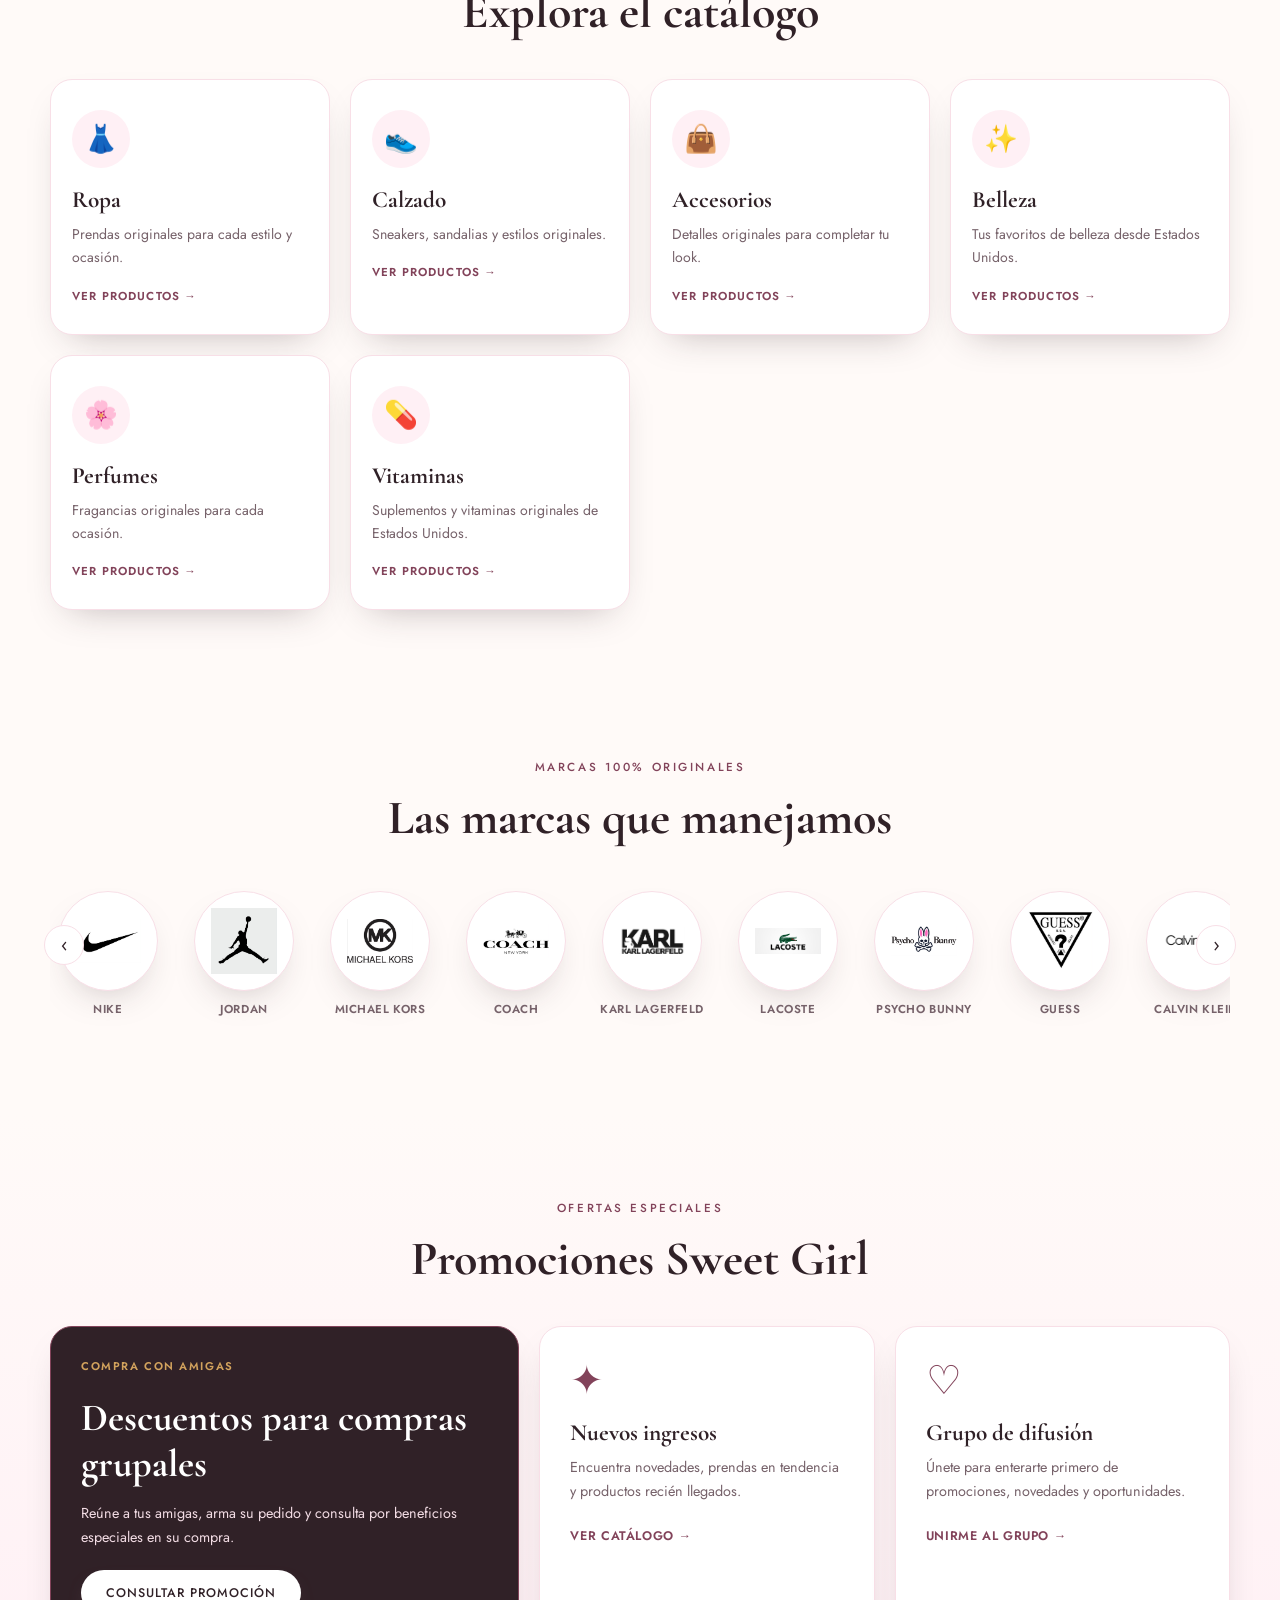
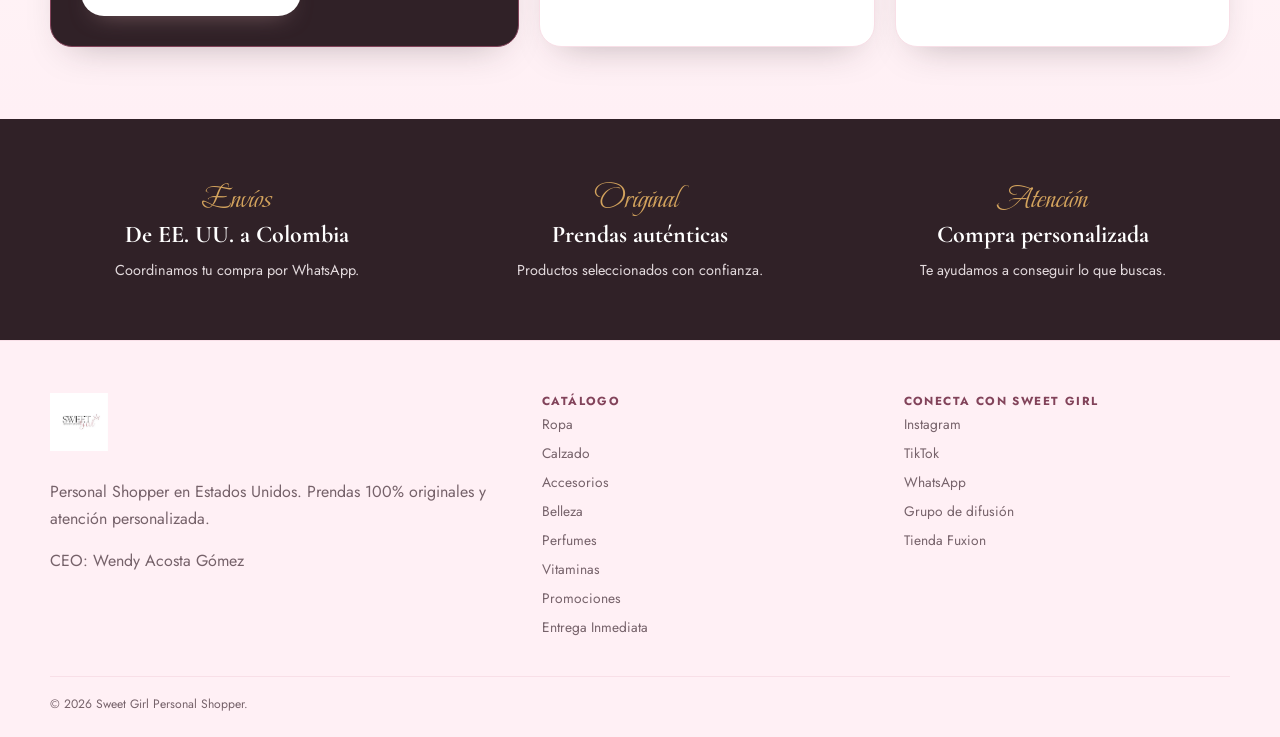
==== commit 953885de: "cambios" ====
--- a/index.html
+++ b/index.html
@@ -26,6 +26,7 @@
 
   <body>
     <header class="site-header">
+      <div class="header-accent"></div>
       <div class="nav-wrap">
         <a class="brand" href="index.html">
           <img src="multimedia/logo.jpg" alt="Sweet Girl" class="brand-logo" />
@@ -77,6 +78,13 @@
             >
               Escríbenos
             </a>
+          </div>
+
+          <div class="hero-badge">
+            <div class="hero-badge-glow"></div>
+            <div class="hero-badge-ring">
+              <img src="multimedia/logo.jpg" alt="Sweet Girl" />
+            </div>
           </div>
         </div>
       </section>
--- a/styles.css
+++ b/styles.css
@@ -10,6 +10,20 @@
   --ink-soft: #76626a;
   --gold: #d3a35d;
   --white: #fff;
+  --rose-gold: linear-gradient(
+    135deg,
+    #f8ece8 0%,
+    #f0d4cd 28%,
+    #ddb0ab 55%,
+    #c99490 78%,
+    #e8cac2 100%
+  );
+  --rose-gold-soft: radial-gradient(
+    circle,
+    rgba(243, 217, 211, 0.9) 0%,
+    rgba(236, 203, 196, 0.5) 45%,
+    rgba(236, 203, 196, 0) 72%
+  );
   --display: "Cormorant Garamond", serif;
   --script: "Beau Rivage", cursive;
   --body: "Jost", sans-serif;
@@ -64,6 +78,11 @@
   border-bottom: 1px solid var(--blush);
   background: rgba(255, 250, 248, 0.92);
   backdrop-filter: blur(12px);
+}
+
+.header-accent {
+  height: 3px;
+  background: var(--rose-gold);
 }
 
 .nav-wrap {
@@ -209,11 +228,13 @@
 }
 
 .btn-primary {
-  background: var(--ink);
-  color: white;
+  background: var(--rose-gold);
+  color: var(--ink);
+  box-shadow: 0 10px 24px -14px rgba(185, 146, 148, 0.7);
 }
 .btn-primary:hover {
   background: var(--mauve-dark);
+  color: white;
   transform: translateY(-2px);
 }
 .btn-outline {
@@ -248,10 +269,48 @@
   width: 760px;
   height: 550px;
   border-radius: 50%;
-  background: radial-gradient(circle, var(--blush), transparent 68%);
+  background: radial-gradient(circle, #f3d9d3, #eccbc4 45%, transparent 72%);
   content: "";
   transform: translateX(-50%);
   z-index: -1;
+}
+
+.hero-badge {
+  position: relative;
+  width: min(260px, 62vw);
+  margin: 52px auto 0;
+  display: grid;
+  place-items: center;
+}
+
+.hero-badge-glow {
+  position: absolute;
+  inset: -34px;
+  border-radius: 50%;
+  background: var(--rose-gold-soft);
+  filter: blur(4px);
+  z-index: 0;
+}
+
+.hero-badge-ring {
+  position: relative;
+  z-index: 1;
+  width: 100%;
+  aspect-ratio: 1;
+  border-radius: 50%;
+  padding: 6px;
+  background: var(--rose-gold);
+  box-shadow: var(--shadow);
+}
+
+.hero-badge-ring img {
+  display: block;
+  width: 100%;
+  height: 100%;
+  border: 4px solid var(--white);
+  border-radius: 50%;
+  background: var(--white);
+  object-fit: cover;
 }
 
 .sweet-mark {
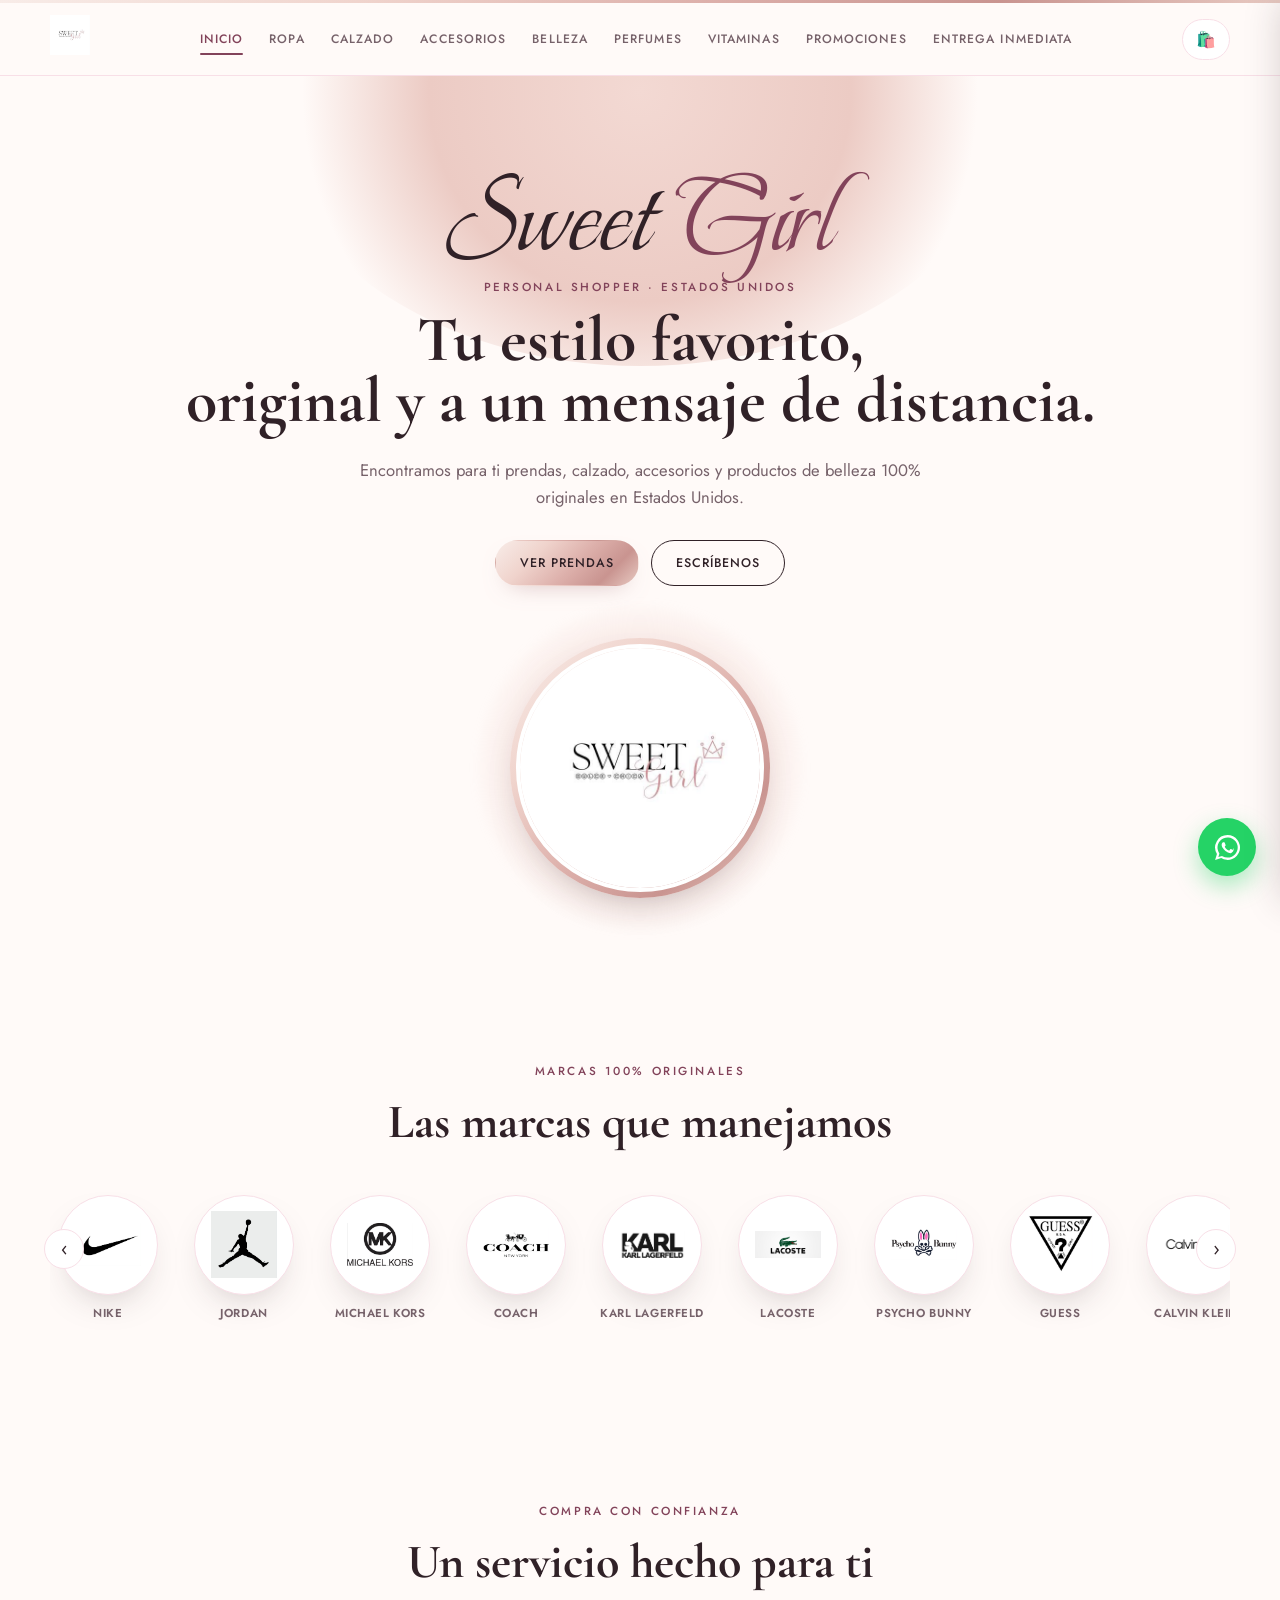
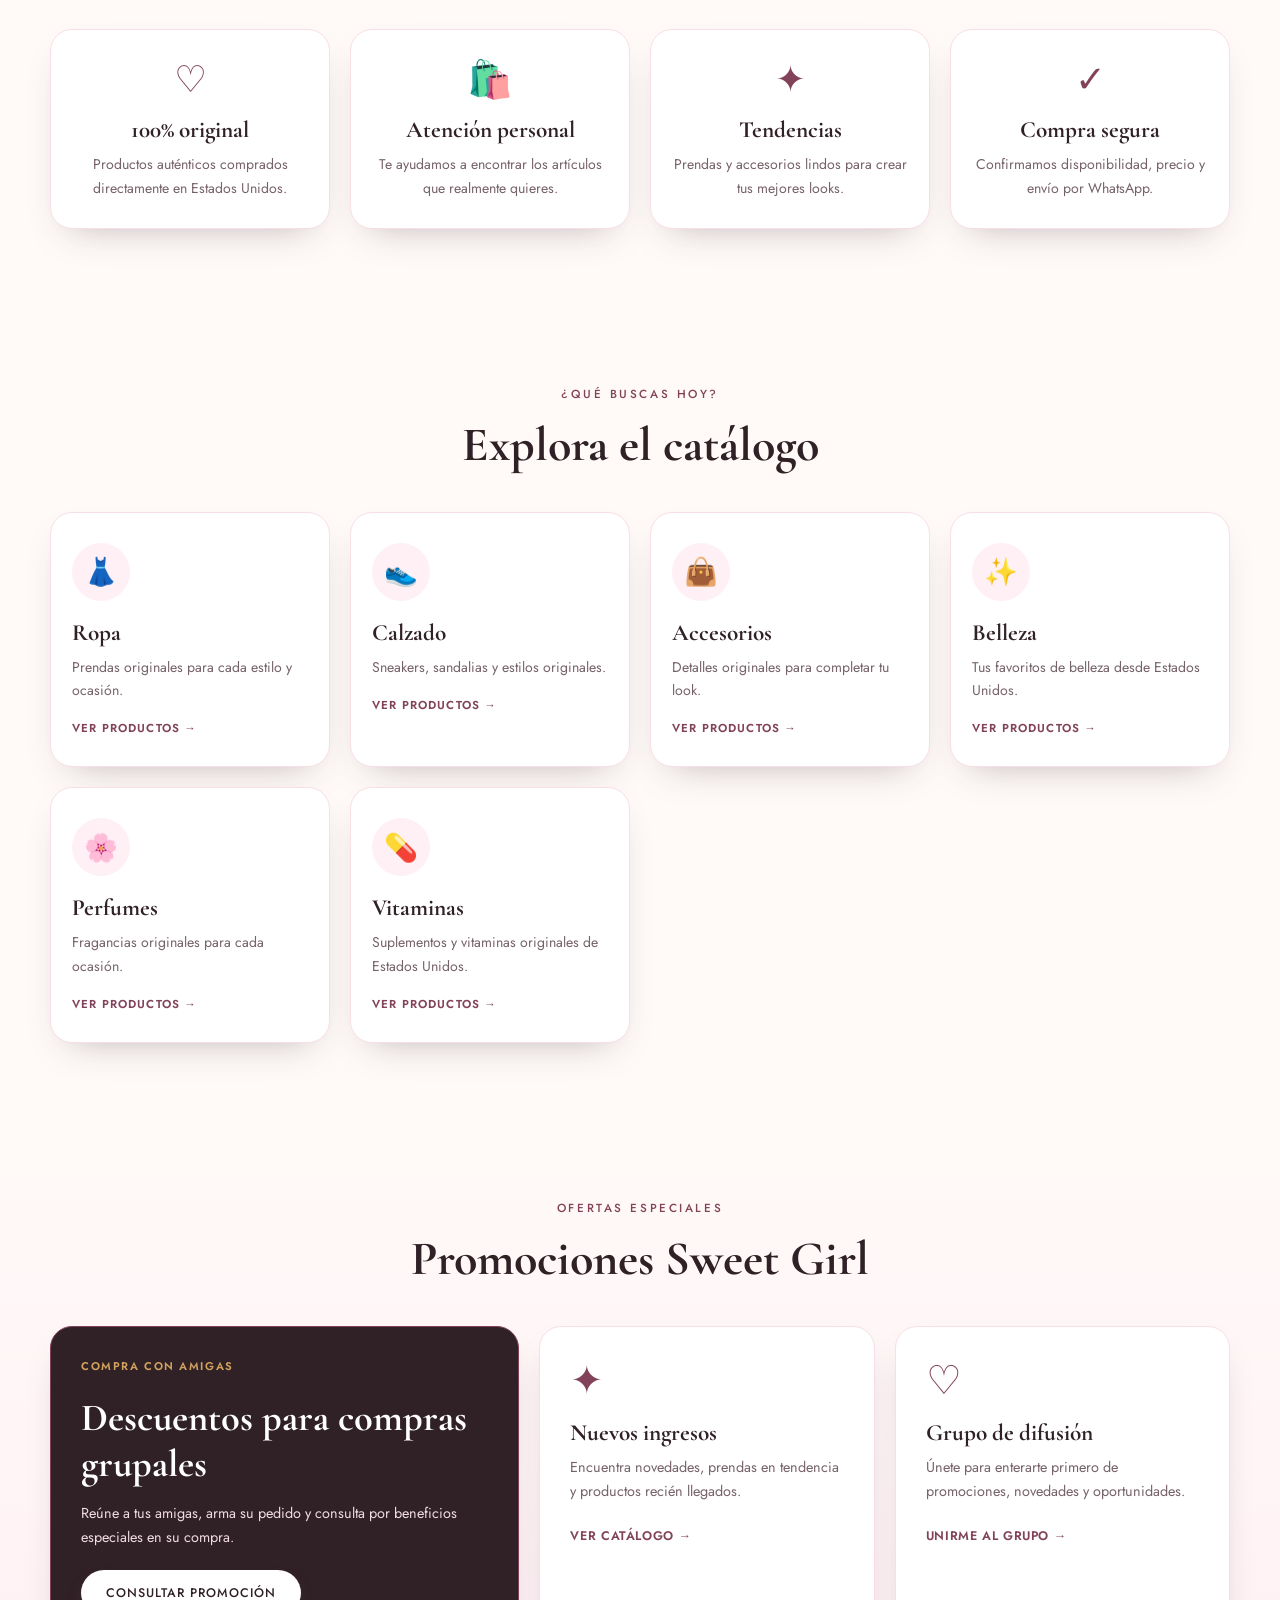
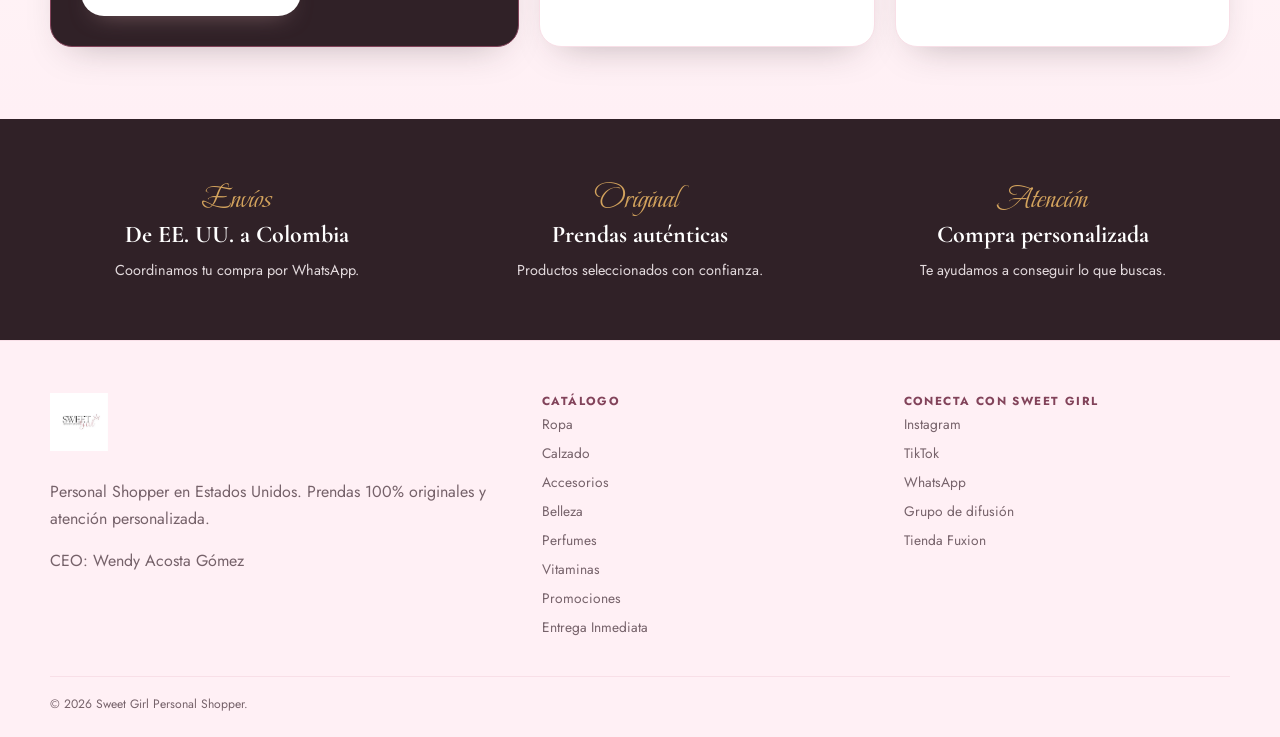
==== commit bf095640: "cambios" ====
--- a/index.html
+++ b/index.html
@@ -89,98 +89,6 @@
         </div>
       </section>
 
-      <section class="trust-section">
-        <div class="container">
-          <div class="section-head">
-            <p class="eyebrow">Compra con confianza</p>
-            <h2>Un servicio hecho para ti</h2>
-          </div>
-
-          <div class="trust-grid">
-            <article class="trust-card">
-              <span>♡</span>
-              <h3>100% original</h3>
-              <p>
-                Productos auténticos comprados directamente en Estados Unidos.
-              </p>
-            </article>
-
-            <article class="trust-card">
-              <span>🛍️</span>
-              <h3>Atención personal</h3>
-              <p>
-                Te ayudamos a encontrar los artículos que realmente quieres.
-              </p>
-            </article>
-
-            <article class="trust-card">
-              <span>✦</span>
-              <h3>Tendencias</h3>
-              <p>Prendas y accesorios lindos para crear tus mejores looks.</p>
-            </article>
-
-            <article class="trust-card">
-              <span>✓</span>
-              <h3>Compra segura</h3>
-              <p>Confirmamos disponibilidad, precio y envío por WhatsApp.</p>
-            </article>
-          </div>
-        </div>
-      </section>
-
-      <section class="categories">
-        <div class="container">
-          <div class="section-head">
-            <p class="eyebrow">¿Qué buscas hoy?</p>
-            <h2>Explora el catálogo</h2>
-          </div>
-
-          <div class="cat-grid">
-            <a class="cat-card" href="ropa.html">
-              <div class="cat-icon">👗</div>
-              <h3>Ropa</h3>
-              <p>Prendas originales para cada estilo y ocasión.</p>
-              <span>Ver productos →</span>
-            </a>
-
-            <a class="cat-card" href="calzado.html">
-              <div class="cat-icon">👟</div>
-              <h3>Calzado</h3>
-              <p>Sneakers, sandalias y estilos originales.</p>
-              <span>Ver productos →</span>
-            </a>
-
-            <a class="cat-card" href="accesorios.html">
-              <div class="cat-icon">👜</div>
-              <h3>Accesorios</h3>
-              <p>Detalles originales para completar tu look.</p>
-              <span>Ver productos →</span>
-            </a>
-
-            <a class="cat-card" href="belleza.html">
-              <div class="cat-icon">✨</div>
-              <h3>Belleza</h3>
-              <p>Tus favoritos de belleza desde Estados Unidos.</p>
-              <span>Ver productos →</span>
-            </a>
-
-            <a class="cat-card" href="perfumes.html">
-              <div class="cat-icon">🌸</div>
-              <h3>Perfumes</h3>
-              <p>Fragancias originales para cada ocasión.</p>
-              <span>Ver productos →</span>
-            </a>
-
-            <a class="cat-card" href="vitaminas.html">
-              <div class="cat-icon">💊</div>
-              <h3>Vitaminas</h3>
-              <p>Suplementos y vitaminas originales de Estados Unidos.</p>
-              <span>Ver productos →</span>
-            </a>
-          </div>
-        </div>
-      </section>
-
       <section class="brands-section">
         <div class="container">
           <div class="section-head">
@@ -424,6 +332,98 @@
             >
               ›
             </button>
+          </div>
+        </div>
+      </section>
+
+      <section class="trust-section">
+        <div class="container">
+          <div class="section-head">
+            <p class="eyebrow">Compra con confianza</p>
+            <h2>Un servicio hecho para ti</h2>
+          </div>
+
+          <div class="trust-grid">
+            <article class="trust-card">
+              <span>♡</span>
+              <h3>100% original</h3>
+              <p>
+                Productos auténticos comprados directamente en Estados Unidos.
+              </p>
+            </article>
+
+            <article class="trust-card">
+              <span>🛍️</span>
+              <h3>Atención personal</h3>
+              <p>
+                Te ayudamos a encontrar los artículos que realmente quieres.
+              </p>
+            </article>
+
+            <article class="trust-card">
+              <span>✦</span>
+              <h3>Tendencias</h3>
+              <p>Prendas y accesorios lindos para crear tus mejores looks.</p>
+            </article>
+
+            <article class="trust-card">
+              <span>✓</span>
+              <h3>Compra segura</h3>
+              <p>Confirmamos disponibilidad, precio y envío por WhatsApp.</p>
+            </article>
+          </div>
+        </div>
+      </section>
+
+      <section class="categories">
+        <div class="container">
+          <div class="section-head">
+            <p class="eyebrow">¿Qué buscas hoy?</p>
+            <h2>Explora el catálogo</h2>
+          </div>
+
+          <div class="cat-grid">
+            <a class="cat-card" href="ropa.html">
+              <div class="cat-icon">👗</div>
+              <h3>Ropa</h3>
+              <p>Prendas originales para cada estilo y ocasión.</p>
+              <span>Ver productos →</span>
+            </a>
+
+            <a class="cat-card" href="calzado.html">
+              <div class="cat-icon">👟</div>
+              <h3>Calzado</h3>
+              <p>Sneakers, sandalias y estilos originales.</p>
+              <span>Ver productos →</span>
+            </a>
+
+            <a class="cat-card" href="accesorios.html">
+              <div class="cat-icon">👜</div>
+              <h3>Accesorios</h3>
+              <p>Detalles originales para completar tu look.</p>
+              <span>Ver productos →</span>
+            </a>
+
+            <a class="cat-card" href="belleza.html">
+              <div class="cat-icon">✨</div>
+              <h3>Belleza</h3>
+              <p>Tus favoritos de belleza desde Estados Unidos.</p>
+              <span>Ver productos →</span>
+            </a>
+
+            <a class="cat-card" href="perfumes.html">
+              <div class="cat-icon">🌸</div>
+              <h3>Perfumes</h3>
+              <p>Fragancias originales para cada ocasión.</p>
+              <span>Ver productos →</span>
+            </a>
+
+            <a class="cat-card" href="vitaminas.html">
+              <div class="cat-icon">💊</div>
+              <h3>Vitaminas</h3>
+              <p>Suplementos y vitaminas originales de Estados Unidos.</p>
+              <span>Ver productos →</span>
+            </a>
           </div>
         </div>
       </section>
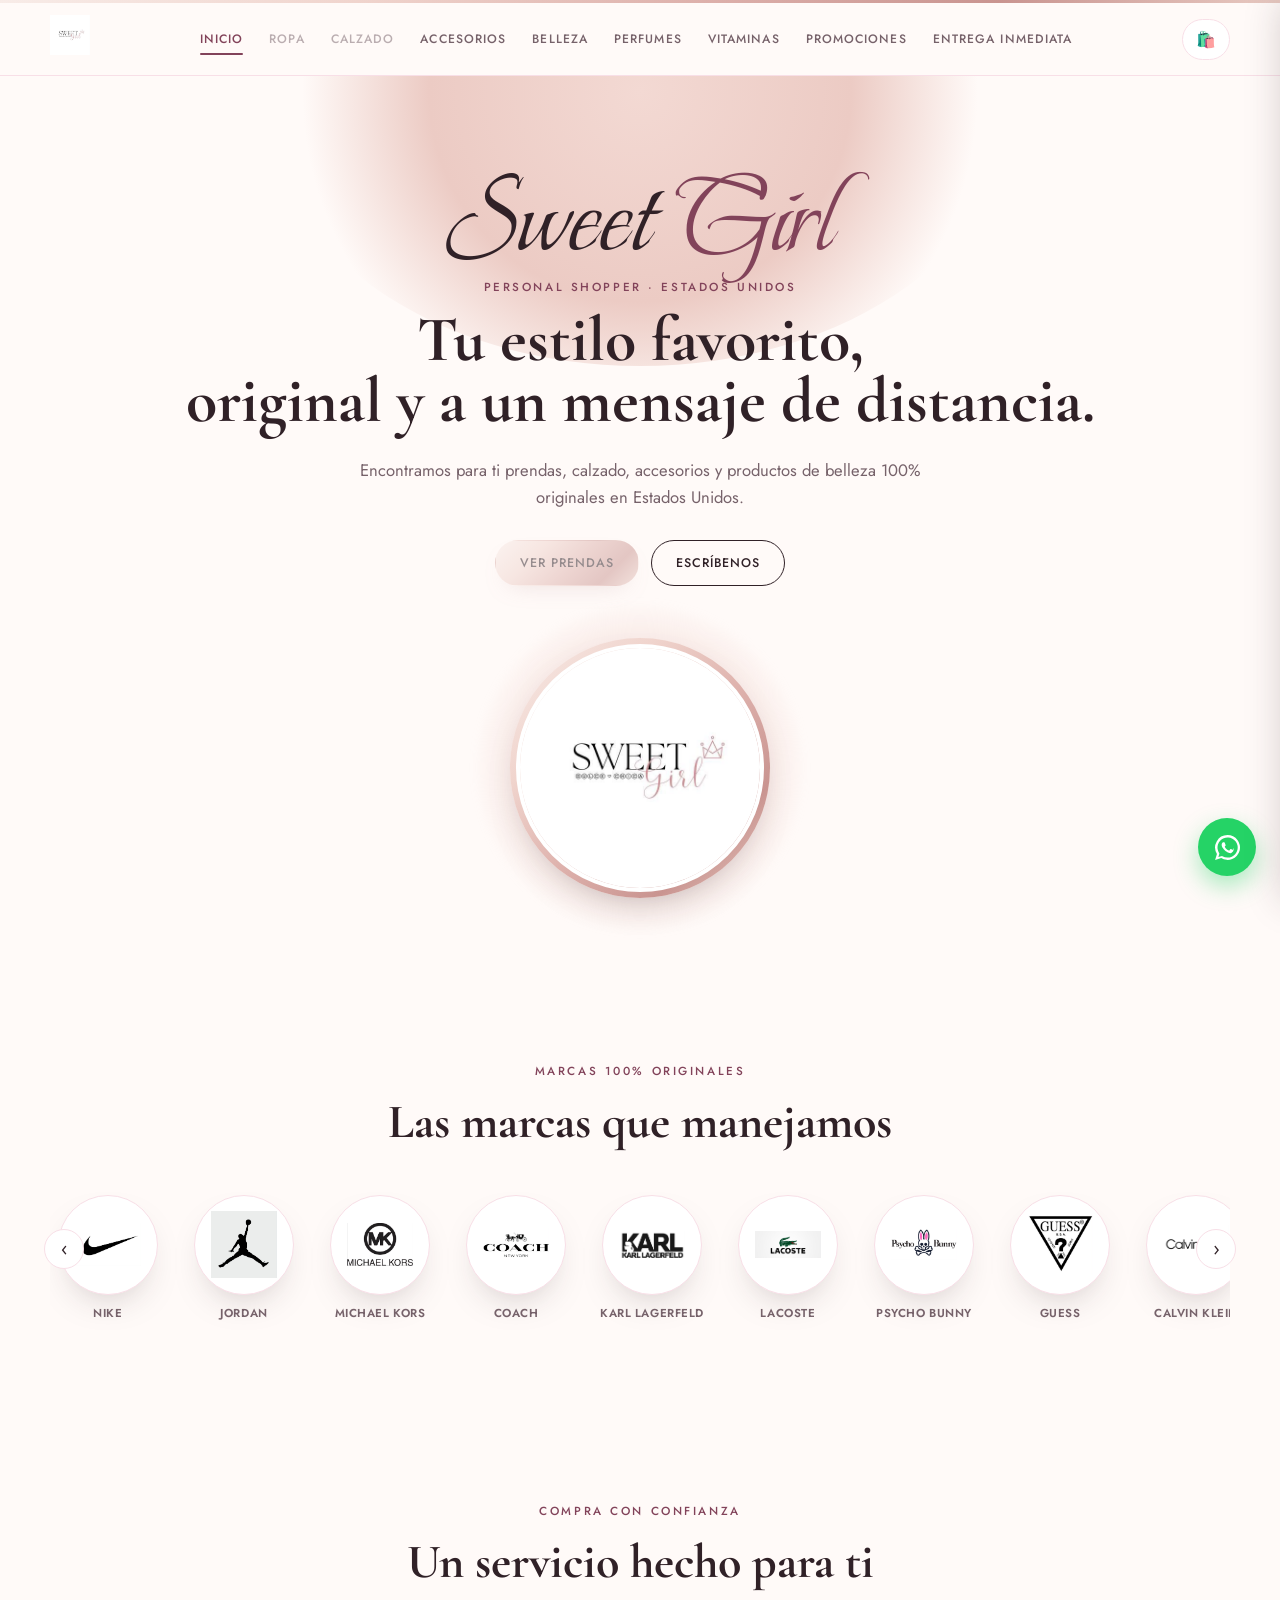
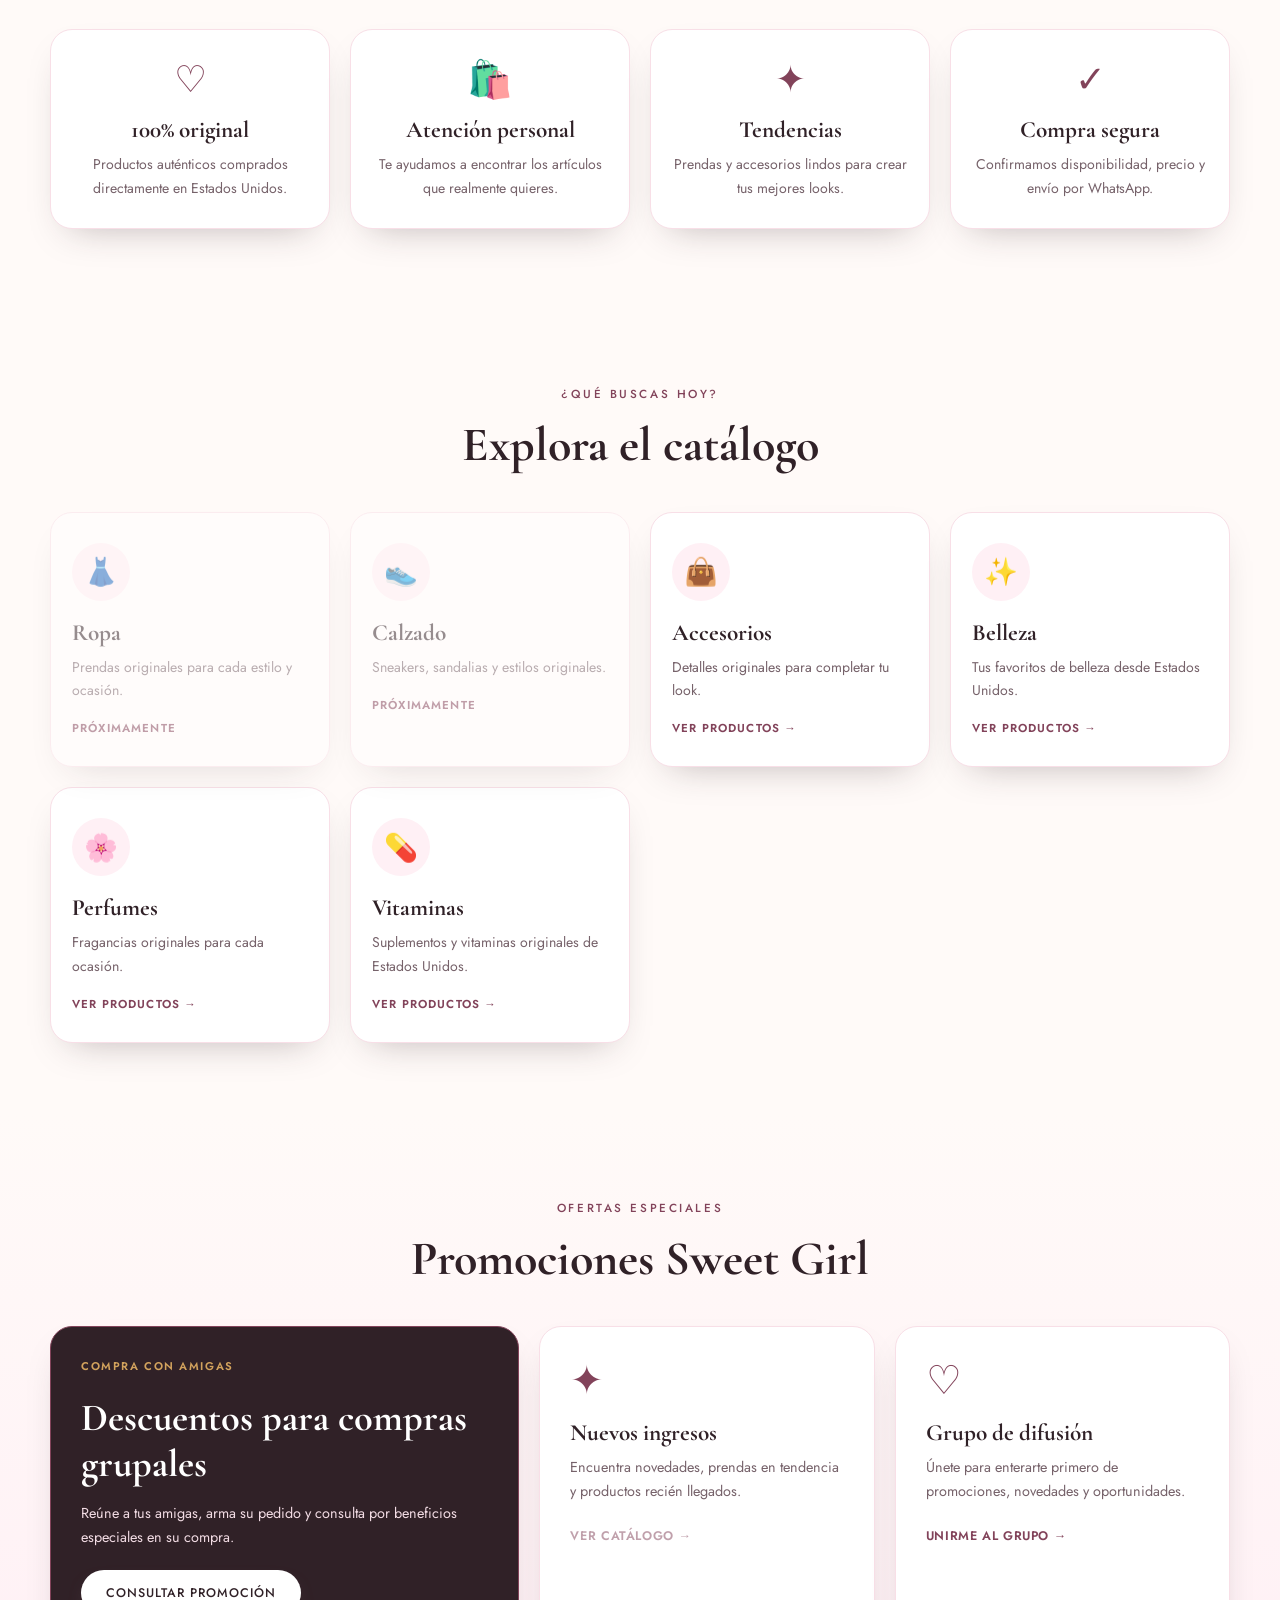
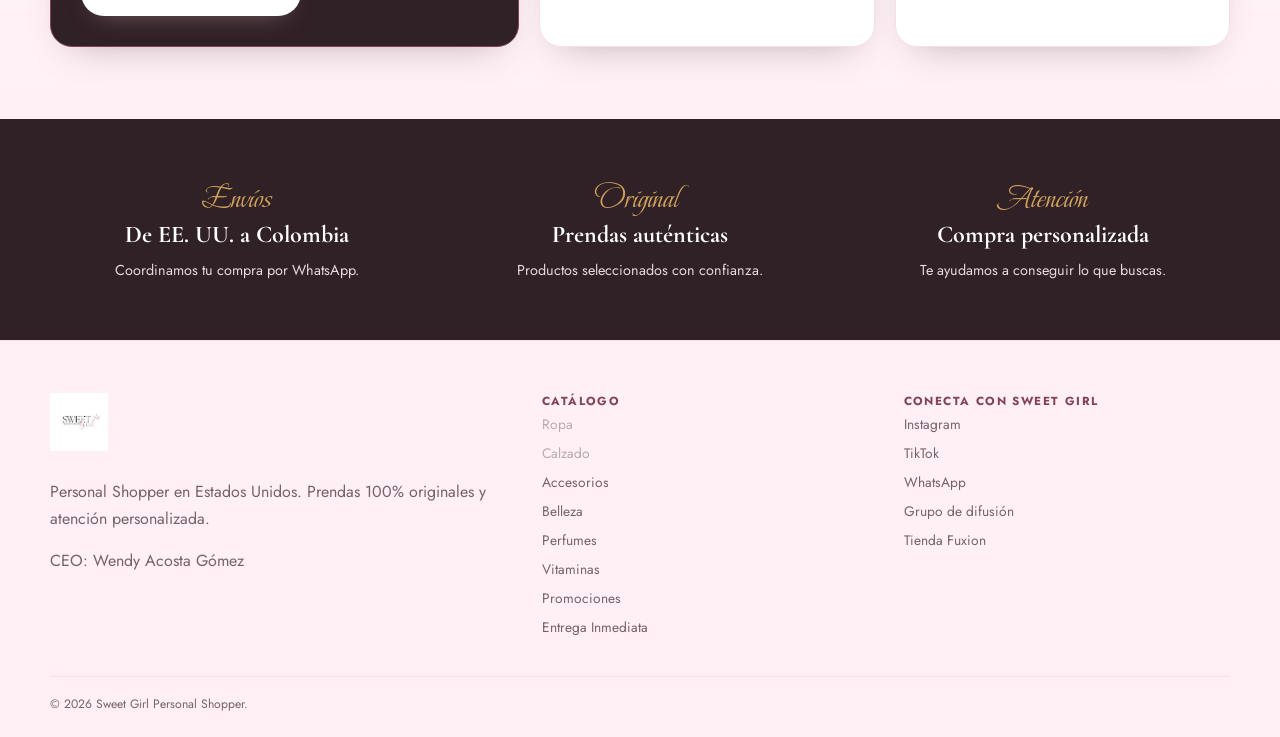
==== commit cd45cfcf: "cambios" ====
--- a/index.html
+++ b/index.html
@@ -38,8 +38,8 @@
 
         <nav class="main-nav">
           <a class="active" href="index.html">Inicio</a>
-          <a href="ropa.html">Ropa</a>
-          <a href="calzado.html">Calzado</a>
+          <a href="#" class="disabled-link" onclick="event.preventDefault(); showSgToast('Muy pronto vamos a tener esta sección disponible 🕒');">Ropa</a>
+          <a href="#" class="disabled-link" onclick="event.preventDefault(); showSgToast('Muy pronto vamos a tener esta sección disponible 🕒');">Calzado</a>
           <a href="accesorios.html">Accesorios</a>
           <a href="belleza.html">Belleza</a>
           <a href="perfumes.html">Perfumes</a>
@@ -70,7 +70,7 @@
           </p>
 
           <div class="hero-actions">
-            <a class="btn btn-primary" href="ropa.html">Ver prendas</a>
+            <a href="#" class="btn btn-primary disabled-link" onclick="event.preventDefault(); showSgToast('Muy pronto vamos a tener esta sección disponible 🕒');">Ver prendas</a>
             <a
               class="btn btn-outline"
               href="https://api.whatsapp.com/send?phone=16465381517"
@@ -383,18 +383,18 @@
           </div>
 
           <div class="cat-grid">
-            <a class="cat-card" href="ropa.html">
+            <a href="#" class="cat-card disabled-link" onclick="event.preventDefault(); showSgToast('Muy pronto vamos a tener esta sección disponible 🕒');">
               <div class="cat-icon">👗</div>
               <h3>Ropa</h3>
               <p>Prendas originales para cada estilo y ocasión.</p>
-              <span>Ver productos →</span>
-            </a>
-
-            <a class="cat-card" href="calzado.html">
+              <span>Próximamente</span>
+            </a>
+
+            <a href="#" class="cat-card disabled-link" onclick="event.preventDefault(); showSgToast('Muy pronto vamos a tener esta sección disponible 🕒');">
               <div class="cat-icon">👟</div>
               <h3>Calzado</h3>
               <p>Sneakers, sandalias y estilos originales.</p>
-              <span>Ver productos →</span>
+              <span>Próximamente</span>
             </a>
 
             <a class="cat-card" href="accesorios.html">
@@ -459,7 +459,7 @@
                 Encuentra novedades, prendas en tendencia y productos recién
                 llegados.
               </p>
-              <a href="ropa.html">Ver catálogo →</a>
+              <a href="#" class="disabled-link" onclick="event.preventDefault(); showSgToast('Muy pronto vamos a tener esta sección disponible 🕒');">Ver catálogo →</a>
             </article>
 
             <article class="promo-card">
@@ -520,8 +520,8 @@
 
         <section>
           <h4>Catálogo</h4>
-          <a href="ropa.html">Ropa</a>
-          <a href="calzado.html">Calzado</a>
+          <a href="#" class="disabled-link" onclick="event.preventDefault(); showSgToast('Muy pronto vamos a tener esta sección disponible 🕒');">Ropa</a>
+          <a href="#" class="disabled-link" onclick="event.preventDefault(); showSgToast('Muy pronto vamos a tener esta sección disponible 🕒');">Calzado</a>
           <a href="accesorios.html">Accesorios</a>
           <a href="belleza.html">Belleza</a>
           <a href="perfumes.html">Perfumes</a>
--- a/styles.css
+++ b/styles.css
@@ -148,6 +148,20 @@
   color: var(--mauve-dark);
 }
 
+.disabled-link {
+  opacity: 0.5;
+  cursor: not-allowed;
+}
+
+.main-nav .disabled-link:hover {
+  color: var(--ink-soft);
+}
+
+.cat-card.disabled-link:hover {
+  transform: none;
+  box-shadow: none;
+}
+
 .main-nav a.active::after {
   position: absolute;
   right: 0;
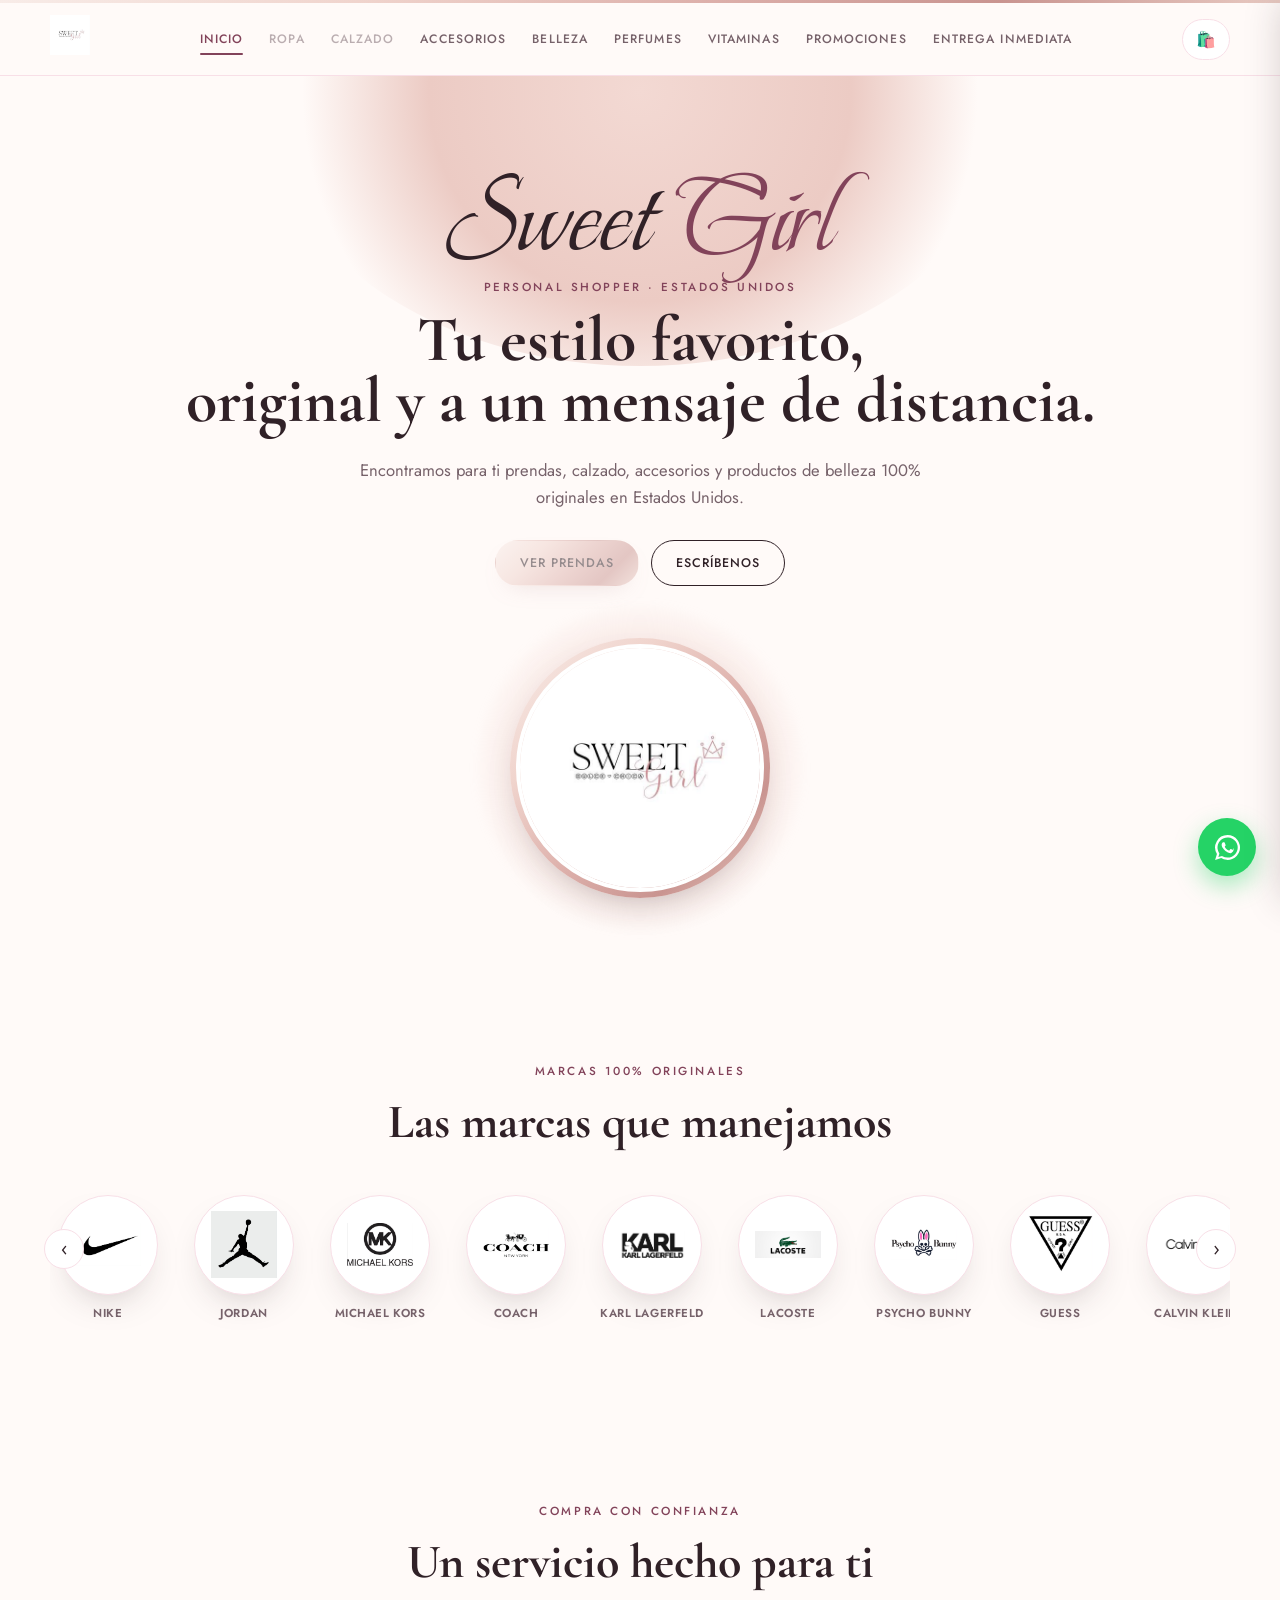
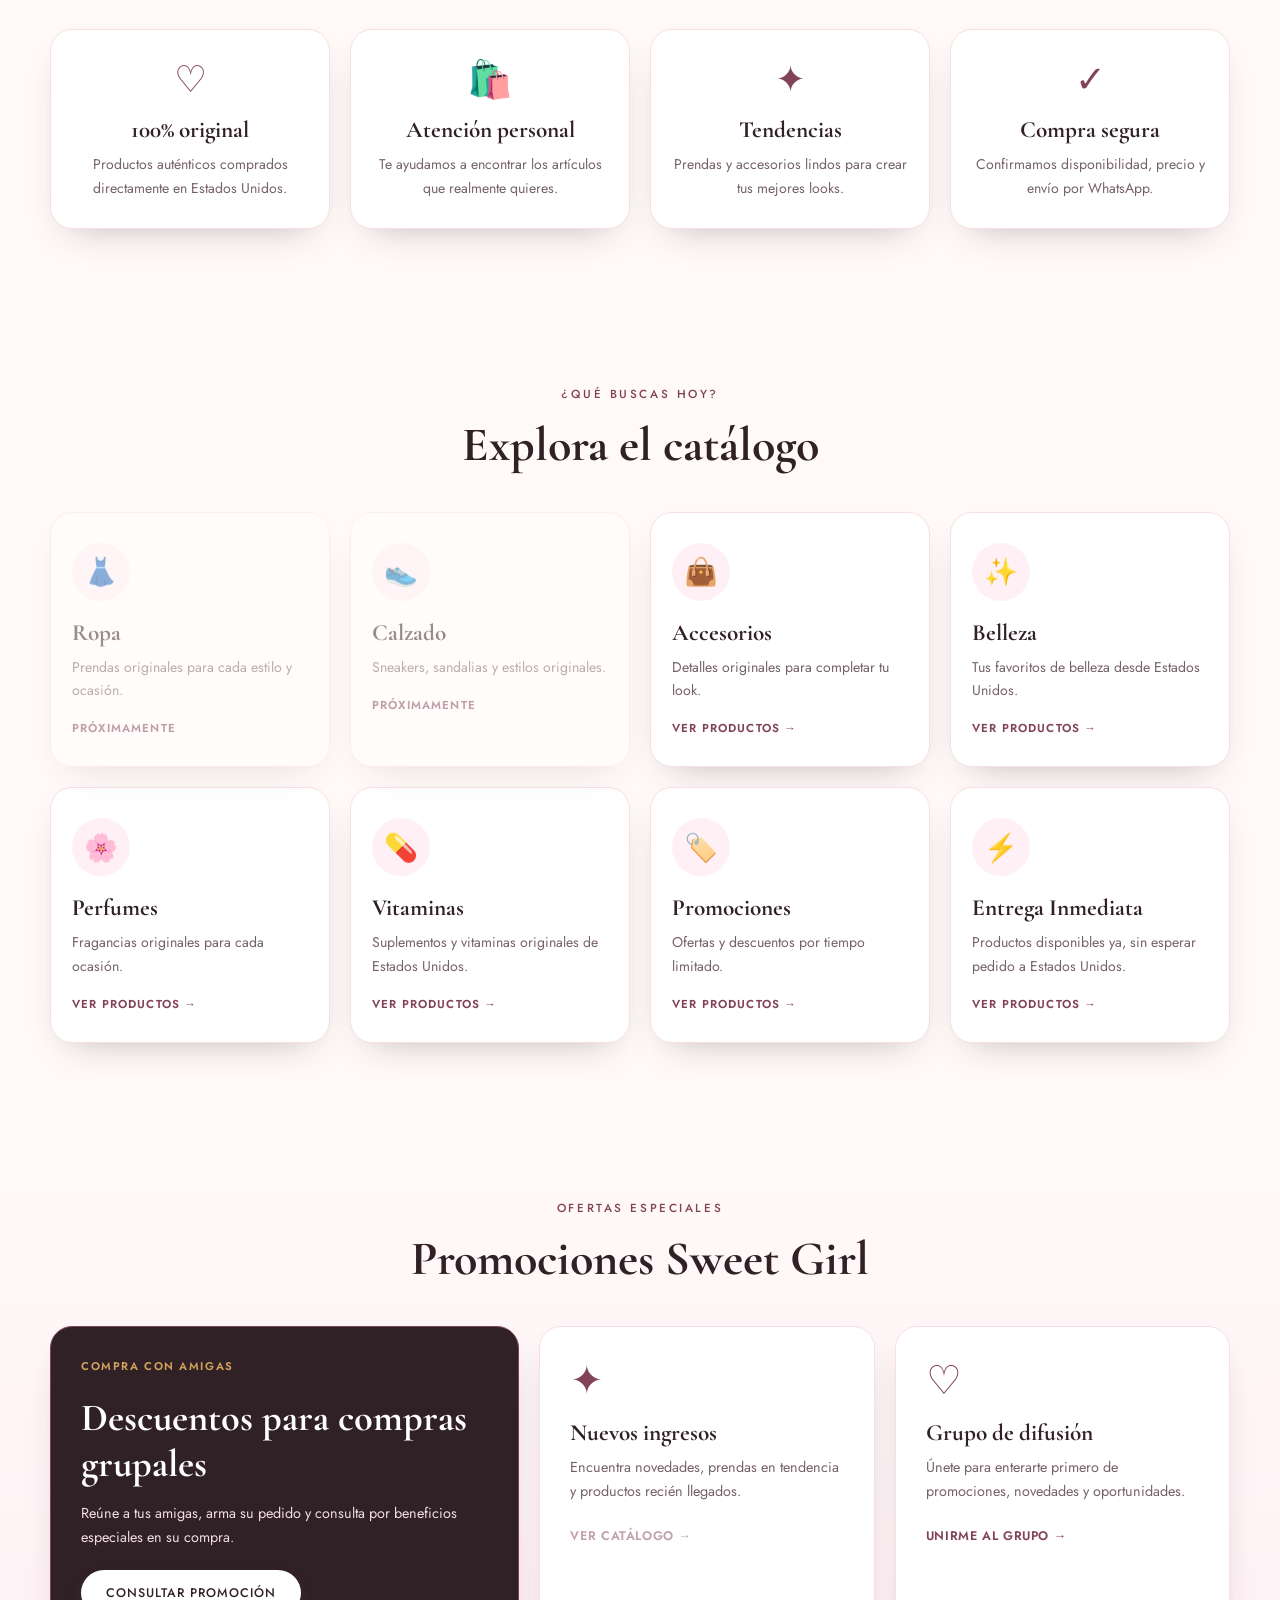
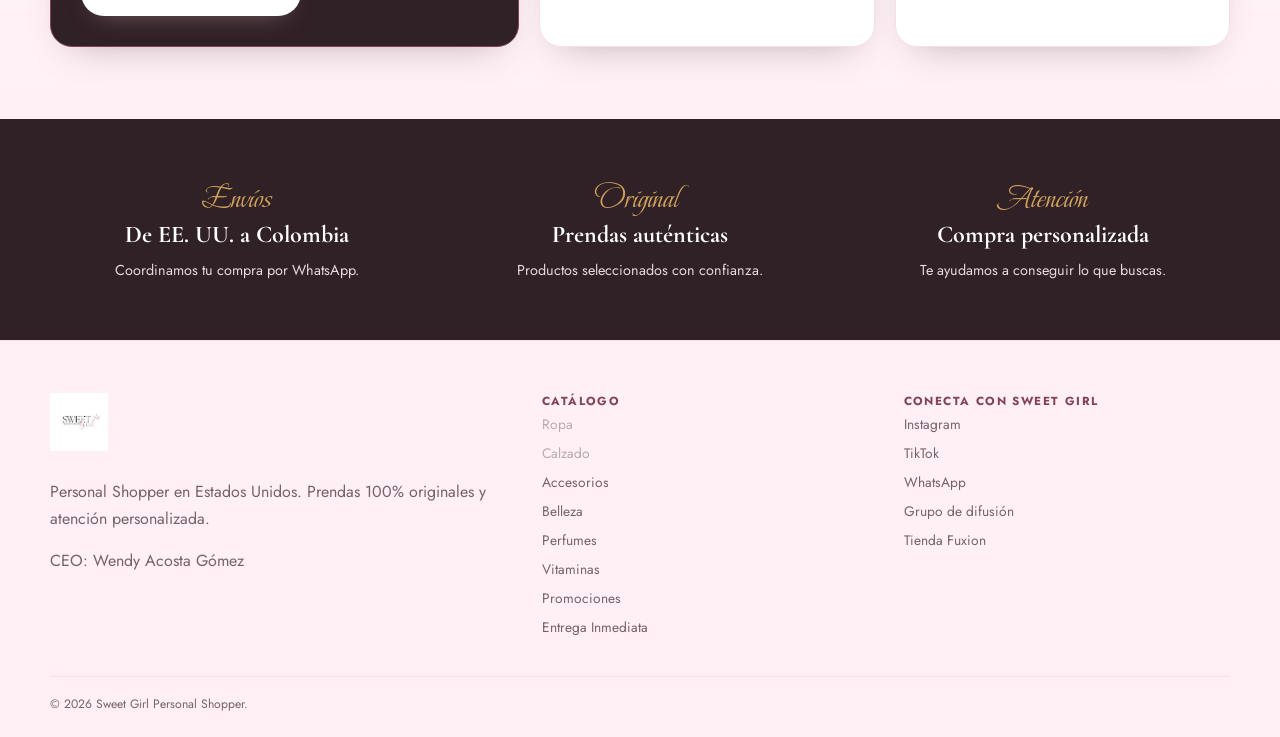
==== commit b6c94a90: "cambios" ====
--- a/index.html
+++ b/index.html
@@ -424,6 +424,20 @@
               <p>Suplementos y vitaminas originales de Estados Unidos.</p>
               <span>Ver productos →</span>
             </a>
+
+            <a class="cat-card" href="promociones.html">
+              <div class="cat-icon">🏷️</div>
+              <h3>Promociones</h3>
+              <p>Ofertas y descuentos por tiempo limitado.</p>
+              <span>Ver productos →</span>
+            </a>
+
+            <a class="cat-card" href="entrega-inmediata.html">
+              <div class="cat-icon">⚡</div>
+              <h3>Entrega Inmediata</h3>
+              <p>Productos disponibles ya, sin esperar pedido a Estados Unidos.</p>
+              <span>Ver productos →</span>
+            </a>
           </div>
         </div>
       </section>
@@ -445,8 +459,7 @@
               </p>
               <a
                 class="btn btn-primary"
-                href="https://api.whatsapp.com/send?phone=16465381517&text=Hola%20Sweet%20Girl%2C%20quiero%20consultar%20por%20las%20promociones%20para%20compras%20grupales."
-                target="_blank"
+                href="promociones.html"
               >
                 Consultar promoción
               </a>
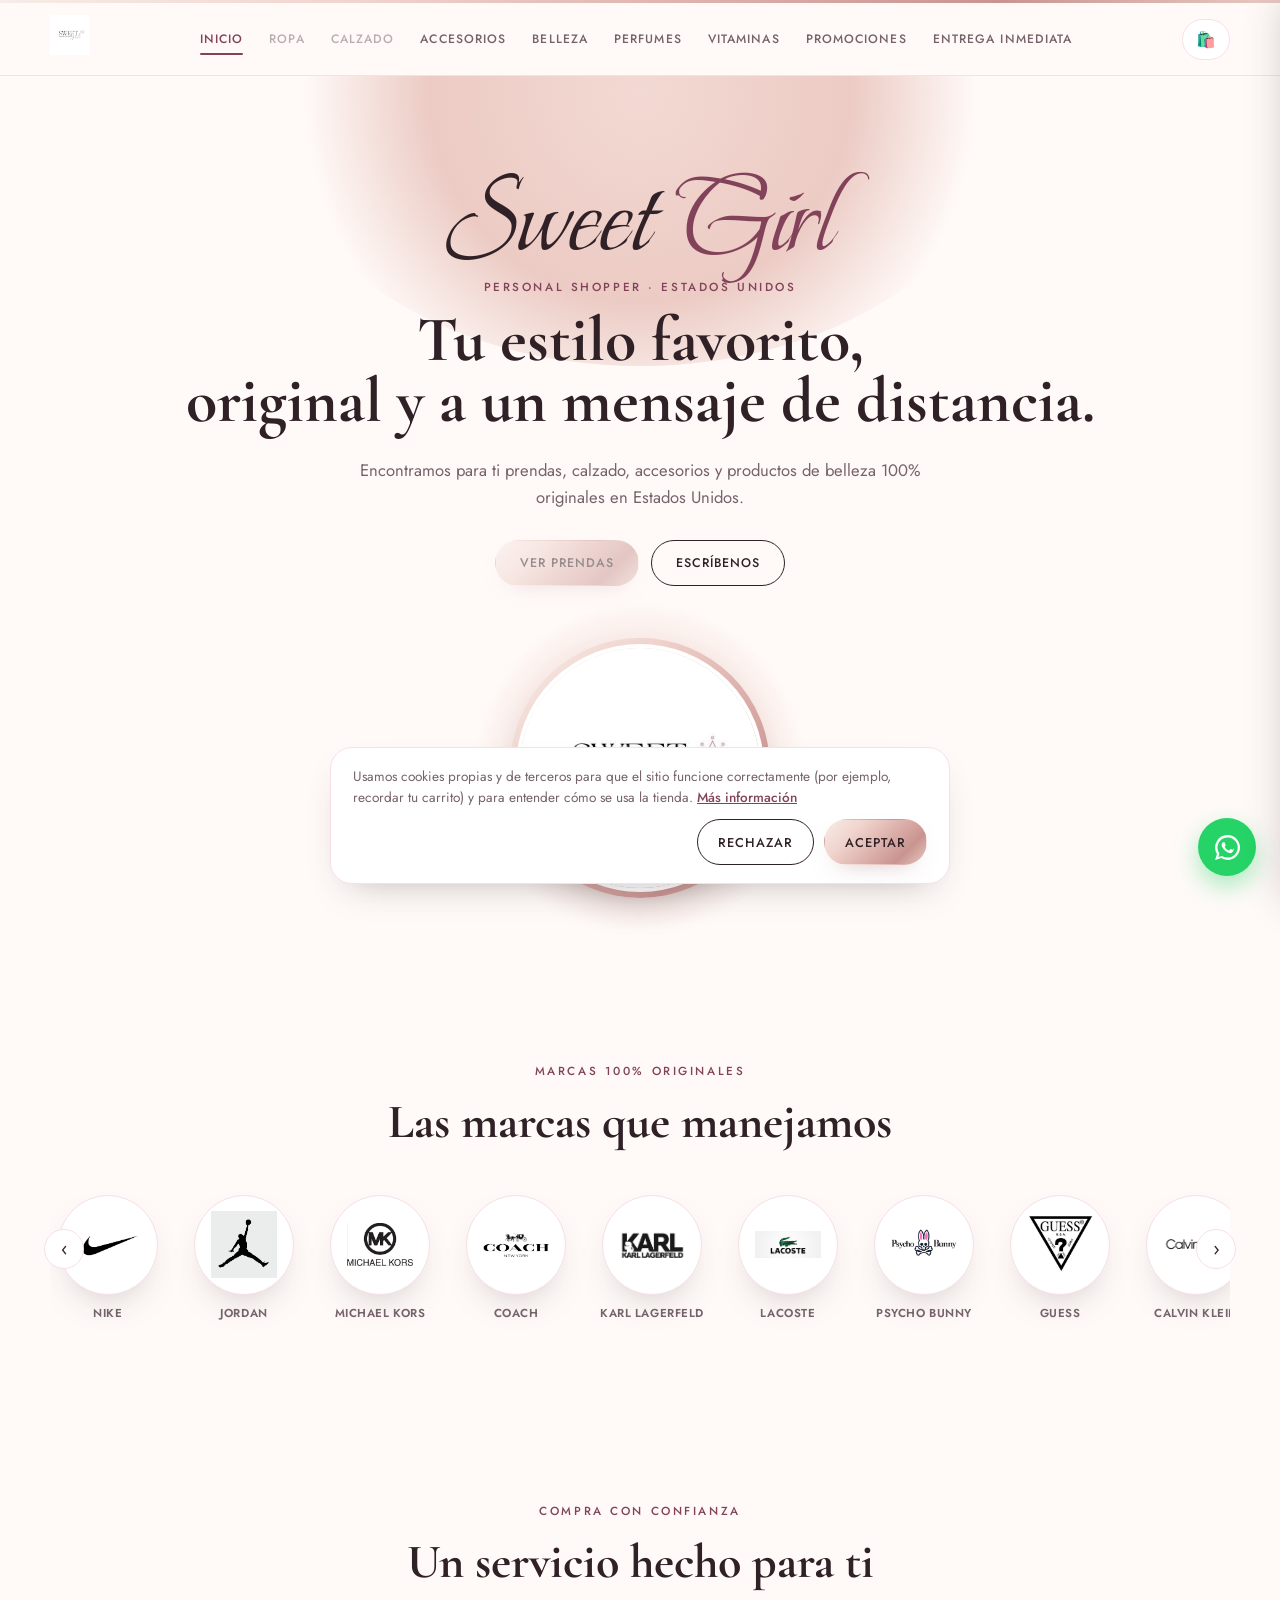
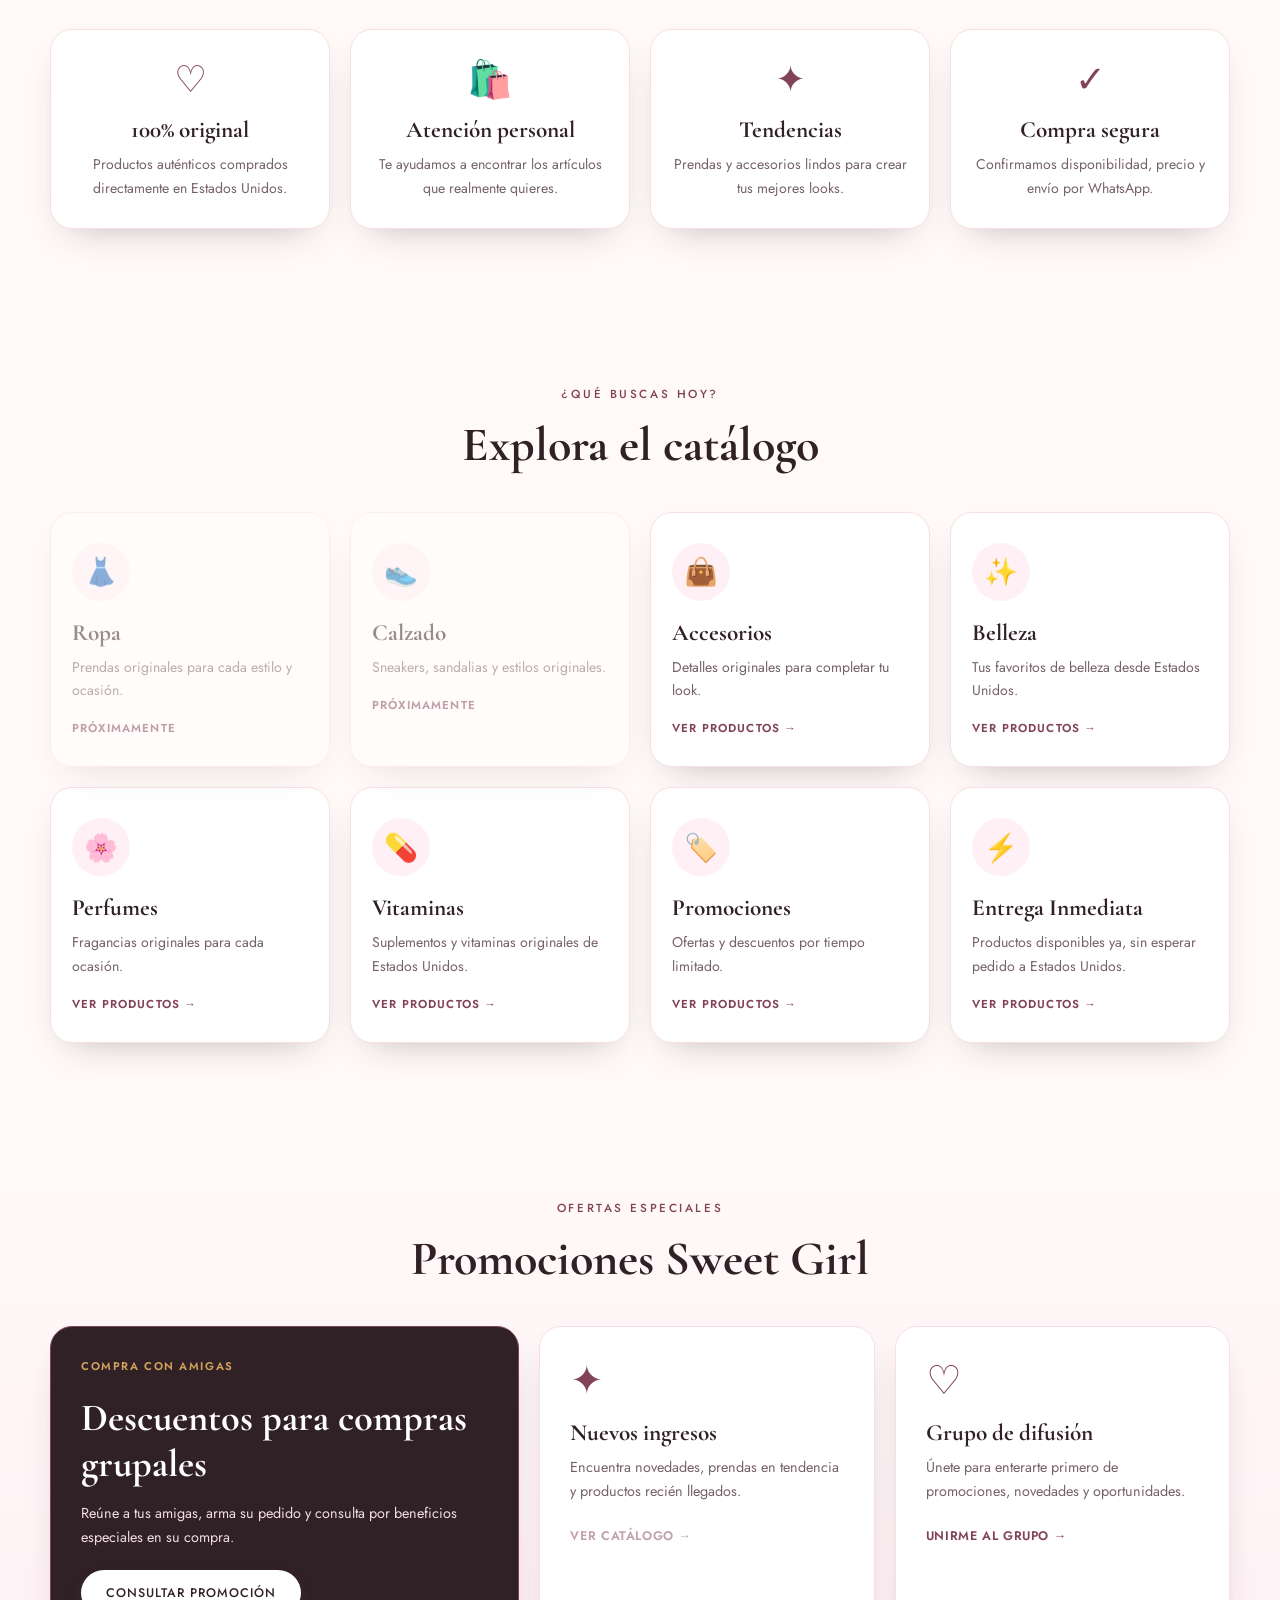
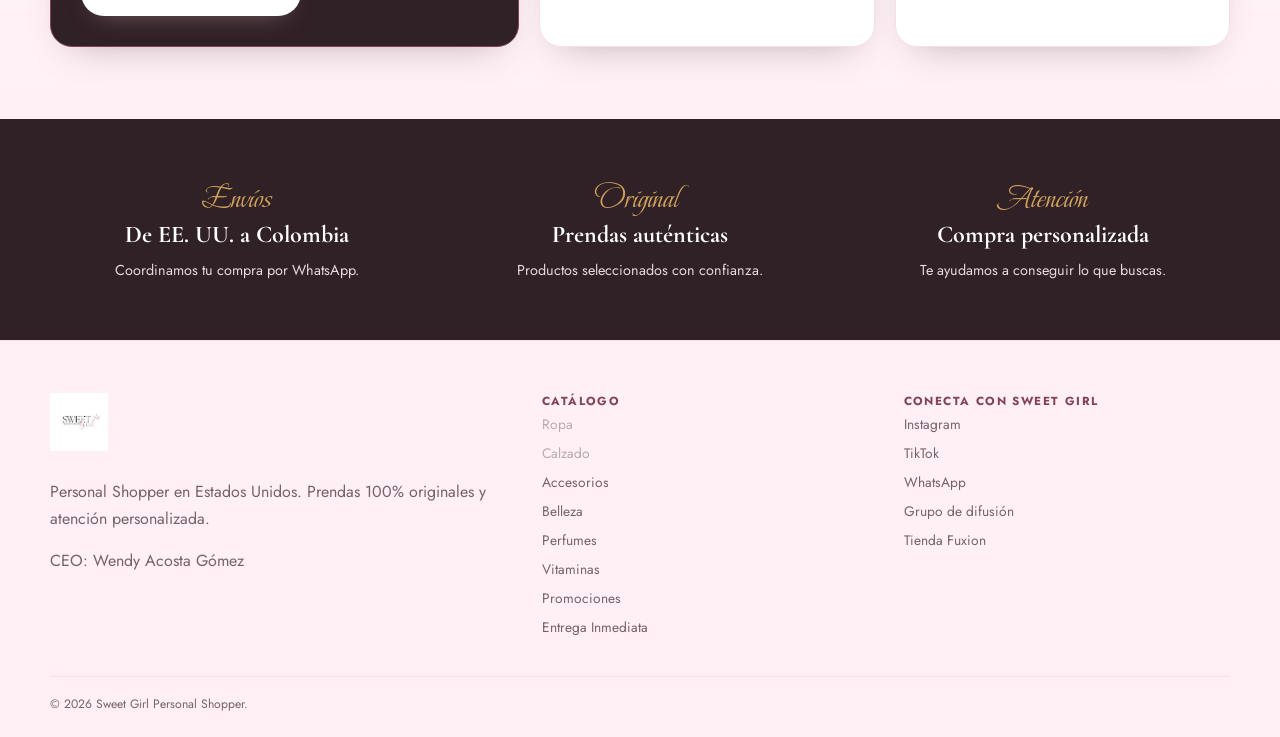
==== commit d1e70673: "cambios" ====
--- a/index.html
+++ b/index.html
@@ -21,6 +21,7 @@
       name="twitter:description"
       content="Prendas 100% originales desde Estados Unidos para Colombia."
     />
+    <link rel="icon" href="multimedia/logo.jpg" />
     <link rel="stylesheet" href="styles.css" />
   </head>
 
@@ -38,8 +39,28 @@
 
         <nav class="main-nav">
           <a class="active" href="index.html">Inicio</a>
-          <a href="#" class="disabled-link" onclick="event.preventDefault(); showSgToast('Muy pronto vamos a tener esta sección disponible 🕒');">Ropa</a>
-          <a href="#" class="disabled-link" onclick="event.preventDefault(); showSgToast('Muy pronto vamos a tener esta sección disponible 🕒');">Calzado</a>
+          <a
+            href="#"
+            class="disabled-link"
+            onclick="
+              event.preventDefault();
+              showSgToast(
+                'Muy pronto vamos a tener esta sección disponible 🕒',
+              );
+            "
+            >Ropa</a
+          >
+          <a
+            href="#"
+            class="disabled-link"
+            onclick="
+              event.preventDefault();
+              showSgToast(
+                'Muy pronto vamos a tener esta sección disponible 🕒',
+              );
+            "
+            >Calzado</a
+          >
           <a href="accesorios.html">Accesorios</a>
           <a href="belleza.html">Belleza</a>
           <a href="perfumes.html">Perfumes</a>
@@ -70,7 +91,17 @@
           </p>
 
           <div class="hero-actions">
-            <a href="#" class="btn btn-primary disabled-link" onclick="event.preventDefault(); showSgToast('Muy pronto vamos a tener esta sección disponible 🕒');">Ver prendas</a>
+            <a
+              href="#"
+              class="btn btn-primary disabled-link"
+              onclick="
+                event.preventDefault();
+                showSgToast(
+                  'Muy pronto vamos a tener esta sección disponible 🕒',
+                );
+              "
+              >Ver prendas</a
+            >
             <a
               class="btn btn-outline"
               href="https://api.whatsapp.com/send?phone=16465381517"
@@ -101,7 +132,11 @@
               type="button"
               class="brands-arrow prev"
               aria-label="Ver marcas anteriores"
-              onclick="document.getElementById('brandsTrack').scrollBy({left:-260,behavior:'smooth'})"
+              onclick="
+                document
+                  .getElementById('brandsTrack')
+                  .scrollBy({ left: -260, behavior: 'smooth' })
+              "
             >
               ‹
             </button>
@@ -114,7 +149,11 @@
                 rel="noopener noreferrer"
               >
                 <div class="brand-avatar">
-                  <img src="multimedia/logos_marcas/nike.jpg" alt="Nike" loading="lazy" />
+                  <img
+                    src="multimedia/logos_marcas/nike.jpg"
+                    alt="Nike"
+                    loading="lazy"
+                  />
                 </div>
                 <span class="brand-name">Nike</span>
               </a>
@@ -126,7 +165,11 @@
                 rel="noopener noreferrer"
               >
                 <div class="brand-avatar">
-                  <img src="multimedia/logos_marcas/jordan.jpg" alt="Jordan" loading="lazy" />
+                  <img
+                    src="multimedia/logos_marcas/jordan.jpg"
+                    alt="Jordan"
+                    loading="lazy"
+                  />
                 </div>
                 <span class="brand-name">Jordan</span>
               </a>
@@ -138,7 +181,11 @@
                 rel="noopener noreferrer"
               >
                 <div class="brand-avatar">
-                  <img src="multimedia/logos_marcas/michael-kors.jpg" alt="Michael Kors" loading="lazy" />
+                  <img
+                    src="multimedia/logos_marcas/michael-kors.jpg"
+                    alt="Michael Kors"
+                    loading="lazy"
+                  />
                 </div>
                 <span class="brand-name">Michael Kors</span>
               </a>
@@ -150,7 +197,11 @@
                 rel="noopener noreferrer"
               >
                 <div class="brand-avatar">
-                  <img src="multimedia/logos_marcas/coach.jpg" alt="Coach" loading="lazy" />
+                  <img
+                    src="multimedia/logos_marcas/coach.jpg"
+                    alt="Coach"
+                    loading="lazy"
+                  />
                 </div>
                 <span class="brand-name">Coach</span>
               </a>
@@ -162,7 +213,11 @@
                 rel="noopener noreferrer"
               >
                 <div class="brand-avatar">
-                  <img src="multimedia/logos_marcas/karl-lagerfeld.jpg" alt="Karl Lagerfeld" loading="lazy" />
+                  <img
+                    src="multimedia/logos_marcas/karl-lagerfeld.jpg"
+                    alt="Karl Lagerfeld"
+                    loading="lazy"
+                  />
                 </div>
                 <span class="brand-name">Karl Lagerfeld</span>
               </a>
@@ -174,7 +229,11 @@
                 rel="noopener noreferrer"
               >
                 <div class="brand-avatar">
-                  <img src="multimedia/logos_marcas/lacoste.jpg" alt="Lacoste" loading="lazy" />
+                  <img
+                    src="multimedia/logos_marcas/lacoste.jpg"
+                    alt="Lacoste"
+                    loading="lazy"
+                  />
                 </div>
                 <span class="brand-name">Lacoste</span>
               </a>
@@ -186,7 +245,11 @@
                 rel="noopener noreferrer"
               >
                 <div class="brand-avatar">
-                  <img src="multimedia/logos_marcas/psycho-bunny.jpg" alt="Psycho Bunny" loading="lazy" />
+                  <img
+                    src="multimedia/logos_marcas/psycho-bunny.jpg"
+                    alt="Psycho Bunny"
+                    loading="lazy"
+                  />
                 </div>
                 <span class="brand-name">Psycho Bunny</span>
               </a>
@@ -198,7 +261,11 @@
                 rel="noopener noreferrer"
               >
                 <div class="brand-avatar">
-                  <img src="multimedia/logos_marcas/guess.jpg" alt="Guess" loading="lazy" />
+                  <img
+                    src="multimedia/logos_marcas/guess.jpg"
+                    alt="Guess"
+                    loading="lazy"
+                  />
                 </div>
                 <span class="brand-name">Guess</span>
               </a>
@@ -210,7 +277,11 @@
                 rel="noopener noreferrer"
               >
                 <div class="brand-avatar">
-                  <img src="multimedia/logos_marcas/calvin_klein.jpg" alt="Calvin Klein" loading="lazy" />
+                  <img
+                    src="multimedia/logos_marcas/calvin_klein.jpg"
+                    alt="Calvin Klein"
+                    loading="lazy"
+                  />
                 </div>
                 <span class="brand-name">Calvin Klein</span>
               </a>
@@ -222,7 +293,11 @@
                 rel="noopener noreferrer"
               >
                 <div class="brand-avatar">
-                  <img src="multimedia/logos_marcas/armani-exchange.jpg" alt="Armani Exchange" loading="lazy" />
+                  <img
+                    src="multimedia/logos_marcas/armani-exchange.jpg"
+                    alt="Armani Exchange"
+                    loading="lazy"
+                  />
                 </div>
                 <span class="brand-name">Armani Exchange</span>
               </a>
@@ -234,7 +309,11 @@
                 rel="noopener noreferrer"
               >
                 <div class="brand-avatar">
-                  <img src="multimedia/logos_marcas/boss.jpg" alt="Boss" loading="lazy" />
+                  <img
+                    src="multimedia/logos_marcas/boss.jpg"
+                    alt="Boss"
+                    loading="lazy"
+                  />
                 </div>
                 <span class="brand-name">Boss</span>
               </a>
@@ -246,7 +325,11 @@
                 rel="noopener noreferrer"
               >
                 <div class="brand-avatar">
-                  <img src="multimedia/logos_marcas/hugo.jpg" alt="Hugo" loading="lazy" />
+                  <img
+                    src="multimedia/logos_marcas/hugo.jpg"
+                    alt="Hugo"
+                    loading="lazy"
+                  />
                 </div>
                 <span class="brand-name">Hugo</span>
               </a>
@@ -258,7 +341,11 @@
                 rel="noopener noreferrer"
               >
                 <div class="brand-avatar">
-                  <img src="multimedia/logos_marcas/techno-marine.jpg" alt="TechnoMarine" loading="lazy" />
+                  <img
+                    src="multimedia/logos_marcas/techno-marine.jpg"
+                    alt="TechnoMarine"
+                    loading="lazy"
+                  />
                 </div>
                 <span class="brand-name">TechnoMarine</span>
               </a>
@@ -270,7 +357,11 @@
                 rel="noopener noreferrer"
               >
                 <div class="brand-avatar">
-                  <img src="multimedia/logos_marcas/victoria's-secret.jpg" alt="Victoria's Secret" loading="lazy" />
+                  <img
+                    src="multimedia/logos_marcas/victoria's-secret.jpg"
+                    alt="Victoria's Secret"
+                    loading="lazy"
+                  />
                 </div>
                 <span class="brand-name">Victoria's Secret</span>
               </a>
@@ -282,7 +373,11 @@
                 rel="noopener noreferrer"
               >
                 <div class="brand-avatar">
-                  <img src="multimedia/logos_marcas/pink.jpg" alt="Pink" loading="lazy" />
+                  <img
+                    src="multimedia/logos_marcas/pink.jpg"
+                    alt="Pink"
+                    loading="lazy"
+                  />
                 </div>
                 <span class="brand-name">Pink</span>
               </a>
@@ -294,7 +389,11 @@
                 rel="noopener noreferrer"
               >
                 <div class="brand-avatar">
-                  <img src="multimedia/logos_marcas/sephora.jpg" alt="Sephora" loading="lazy" />
+                  <img
+                    src="multimedia/logos_marcas/sephora.jpg"
+                    alt="Sephora"
+                    loading="lazy"
+                  />
                 </div>
                 <span class="brand-name">Sephora</span>
               </a>
@@ -306,7 +405,11 @@
                 rel="noopener noreferrer"
               >
                 <div class="brand-avatar">
-                  <img src="multimedia/logos_marcas/eos.jpg" alt="eos" loading="lazy" />
+                  <img
+                    src="multimedia/logos_marcas/eos.jpg"
+                    alt="eos"
+                    loading="lazy"
+                  />
                 </div>
                 <span class="brand-name">eos</span>
               </a>
@@ -318,7 +421,11 @@
                 rel="noopener noreferrer"
               >
                 <div class="brand-avatar">
-                  <img src="multimedia/logos_marcas/medicube.jpg" alt="Medicube" loading="lazy" />
+                  <img
+                    src="multimedia/logos_marcas/medicube.jpg"
+                    alt="Medicube"
+                    loading="lazy"
+                  />
                 </div>
                 <span class="brand-name">Medicube</span>
               </a>
@@ -328,7 +435,11 @@
               type="button"
               class="brands-arrow next"
               aria-label="Ver más marcas"
-              onclick="document.getElementById('brandsTrack').scrollBy({left:260,behavior:'smooth'})"
+              onclick="
+                document
+                  .getElementById('brandsTrack')
+                  .scrollBy({ left: 260, behavior: 'smooth' })
+              "
             >
               ›
             </button>
@@ -383,14 +494,32 @@
           </div>
 
           <div class="cat-grid">
-            <a href="#" class="cat-card disabled-link" onclick="event.preventDefault(); showSgToast('Muy pronto vamos a tener esta sección disponible 🕒');">
+            <a
+              href="#"
+              class="cat-card disabled-link"
+              onclick="
+                event.preventDefault();
+                showSgToast(
+                  'Muy pronto vamos a tener esta sección disponible 🕒',
+                );
+              "
+            >
               <div class="cat-icon">👗</div>
               <h3>Ropa</h3>
               <p>Prendas originales para cada estilo y ocasión.</p>
               <span>Próximamente</span>
             </a>
 
-            <a href="#" class="cat-card disabled-link" onclick="event.preventDefault(); showSgToast('Muy pronto vamos a tener esta sección disponible 🕒');">
+            <a
+              href="#"
+              class="cat-card disabled-link"
+              onclick="
+                event.preventDefault();
+                showSgToast(
+                  'Muy pronto vamos a tener esta sección disponible 🕒',
+                );
+              "
+            >
               <div class="cat-icon">👟</div>
               <h3>Calzado</h3>
               <p>Sneakers, sandalias y estilos originales.</p>
@@ -435,7 +564,9 @@
             <a class="cat-card" href="entrega-inmediata.html">
               <div class="cat-icon">⚡</div>
               <h3>Entrega Inmediata</h3>
-              <p>Productos disponibles ya, sin esperar pedido a Estados Unidos.</p>
+              <p>
+                Productos disponibles ya, sin esperar pedido a Estados Unidos.
+              </p>
               <span>Ver productos →</span>
             </a>
           </div>
@@ -457,10 +588,7 @@
                 Reúne a tus amigas, arma su pedido y consulta por beneficios
                 especiales en su compra.
               </p>
-              <a
-                class="btn btn-primary"
-                href="promociones.html"
-              >
+              <a class="btn btn-primary" href="promociones.html">
                 Consultar promoción
               </a>
             </article>
@@ -472,7 +600,17 @@
                 Encuentra novedades, prendas en tendencia y productos recién
                 llegados.
               </p>
-              <a href="#" class="disabled-link" onclick="event.preventDefault(); showSgToast('Muy pronto vamos a tener esta sección disponible 🕒');">Ver catálogo →</a>
+              <a
+                href="#"
+                class="disabled-link"
+                onclick="
+                  event.preventDefault();
+                  showSgToast(
+                    'Muy pronto vamos a tener esta sección disponible 🕒',
+                  );
+                "
+                >Ver catálogo →</a
+              >
             </article>
 
             <article class="promo-card">
@@ -533,8 +671,28 @@
 
         <section>
           <h4>Catálogo</h4>
-          <a href="#" class="disabled-link" onclick="event.preventDefault(); showSgToast('Muy pronto vamos a tener esta sección disponible 🕒');">Ropa</a>
-          <a href="#" class="disabled-link" onclick="event.preventDefault(); showSgToast('Muy pronto vamos a tener esta sección disponible 🕒');">Calzado</a>
+          <a
+            href="#"
+            class="disabled-link"
+            onclick="
+              event.preventDefault();
+              showSgToast(
+                'Muy pronto vamos a tener esta sección disponible 🕒',
+              );
+            "
+            >Ropa</a
+          >
+          <a
+            href="#"
+            class="disabled-link"
+            onclick="
+              event.preventDefault();
+              showSgToast(
+                'Muy pronto vamos a tener esta sección disponible 🕒',
+              );
+            "
+            >Calzado</a
+          >
           <a href="accesorios.html">Accesorios</a>
           <a href="belleza.html">Belleza</a>
           <a href="perfumes.html">Perfumes</a>
@@ -574,5 +732,6 @@
 
     <script src="products.js"></script>
     <script src="cart.js"></script>
+    <script src="cookies.js"></script>
   </body>
 </html>
--- a/styles.css
+++ b/styles.css
@@ -634,6 +634,10 @@
   font-size: 4rem;
 }
 
+.product-card:has(.stock-badge) .product-media {
+  opacity: 0.55;
+}
+
 .stock-badge {
   position: absolute;
   top: 12px;
@@ -693,6 +697,53 @@
   cursor: not-allowed;
 }
 
+.variant-swatches {
+  display: flex;
+  flex-wrap: wrap;
+  align-items: center;
+  gap: 8px;
+  margin: 0 0 14px;
+}
+
+.variant-swatch {
+  width: 34px;
+  height: 34px;
+  border: 2px solid transparent;
+  border-radius: 50%;
+  outline: 1px solid var(--blush);
+  outline-offset: 2px;
+  background-color: var(--blush-soft);
+  background-size: cover;
+  background-position: center;
+  color: var(--mauve-dark);
+  font-size: 0.8rem;
+  font-weight: 600;
+  text-transform: uppercase;
+  cursor: pointer;
+  transition:
+    transform 0.15s ease,
+    border-color 0.15s ease;
+}
+
+.variant-swatch:hover {
+  transform: scale(1.06);
+}
+
+.variant-swatch.selected {
+  border-color: var(--mauve-dark);
+}
+
+.variant-swatch:disabled {
+  opacity: 0.4;
+  cursor: not-allowed;
+}
+
+.variant-selected-name {
+  margin-left: 4px;
+  color: var(--ink-soft);
+  font-size: 0.8rem;
+}
+
 .size-select {
   width: 100%;
   margin: 0 0 12px;
@@ -701,6 +752,12 @@
   background: white;
   padding: 9px;
   color: var(--ink);
+}
+
+.size-select:disabled {
+  opacity: 0.45;
+  cursor: not-allowed;
+  background: var(--blush-soft);
 }
 
 .empty-message {
@@ -827,6 +884,7 @@
 }
 .cart-line {
   display: flex;
+  align-items: flex-start;
   gap: 12px;
   padding: 15px 0;
   border-bottom: 1px solid var(--blush);
@@ -850,14 +908,24 @@
   width: 100%;
   height: 100%;
   object-fit: cover;
+  object-position: center 30%;
 }
 .line-info {
-  flex: 1;
+  flex: 1 1 auto;
+  min-width: 0;
 }
 .line-info h5 {
   margin: 0;
+  overflow-wrap: break-word;
   font-family: var(--display);
   font-size: 1.1rem;
+  line-height: 1.25;
+}
+.line-info h5 small {
+  color: var(--ink-soft);
+  font-family: var(--body);
+  font-size: 0.78rem;
+  font-weight: 400;
 }
 .line-qty {
   display: flex;
@@ -866,6 +934,7 @@
   margin-top: 7px;
 }
 .qty-btn {
+  flex: 0 0 auto;
   width: 24px;
   height: 24px;
   border: 1px solid var(--rose);
@@ -931,11 +1000,13 @@
 /* Precio por línea con precio unitario opcional */
 .line-price {
   display: flex;
+  flex: 0 0 auto;
   flex-direction: column;
   align-items: flex-end;
   gap: 2px;
   font-family: var(--display);
   font-weight: 600;
+  white-space: nowrap;
 }
 .line-price strong {
   font-size: 1.1rem;
@@ -1484,4 +1555,70 @@
   .brands-track {
     padding: 6px 4px 10px;
   }
-}+}
+/* ================================================
+   Aviso de cookies
+   ================================================ */
+.sg-cookie-banner {
+  position: fixed;
+  left: 16px;
+  right: 16px;
+  bottom: 16px;
+  z-index: 96;
+  max-width: 620px;
+  margin: 0 auto;
+  background: var(--white);
+  border: 1px solid var(--blush);
+  border-radius: var(--radius);
+  box-shadow: var(--shadow);
+  padding: 18px 22px;
+  transform: translateY(140%);
+  opacity: 0;
+  transition:
+    transform 0.28s ease,
+    opacity 0.28s ease;
+}
+.sg-cookie-banner.sg-cookie-show {
+  transform: translateY(0);
+  opacity: 1;
+}
+.sg-cookie-inner p {
+  margin: 0 0 12px;
+  font-size: 0.85rem;
+  line-height: 1.5;
+  color: var(--ink-soft);
+}
+.sg-cookie-inner p a {
+  color: var(--mauve-dark);
+  font-weight: 500;
+  text-decoration: underline;
+}
+.sg-cookie-detail {
+  margin-top: -4px;
+}
+.sg-cookie-actions {
+  display: flex;
+  justify-content: flex-end;
+  gap: 10px;
+  flex-wrap: wrap;
+}
+.sg-cookie-actions .btn {
+  padding: 9px 20px;
+  font-size: 0.8rem;
+}
+
+@media (max-width: 560px) {
+  .sg-cookie-banner {
+    left: 10px;
+    right: 10px;
+    bottom: 10px;
+    padding: 16px;
+  }
+  .sg-cookie-actions {
+    justify-content: stretch;
+  }
+  .sg-cookie-actions .btn {
+    flex: 1;
+    text-align: center;
+  }
+}
